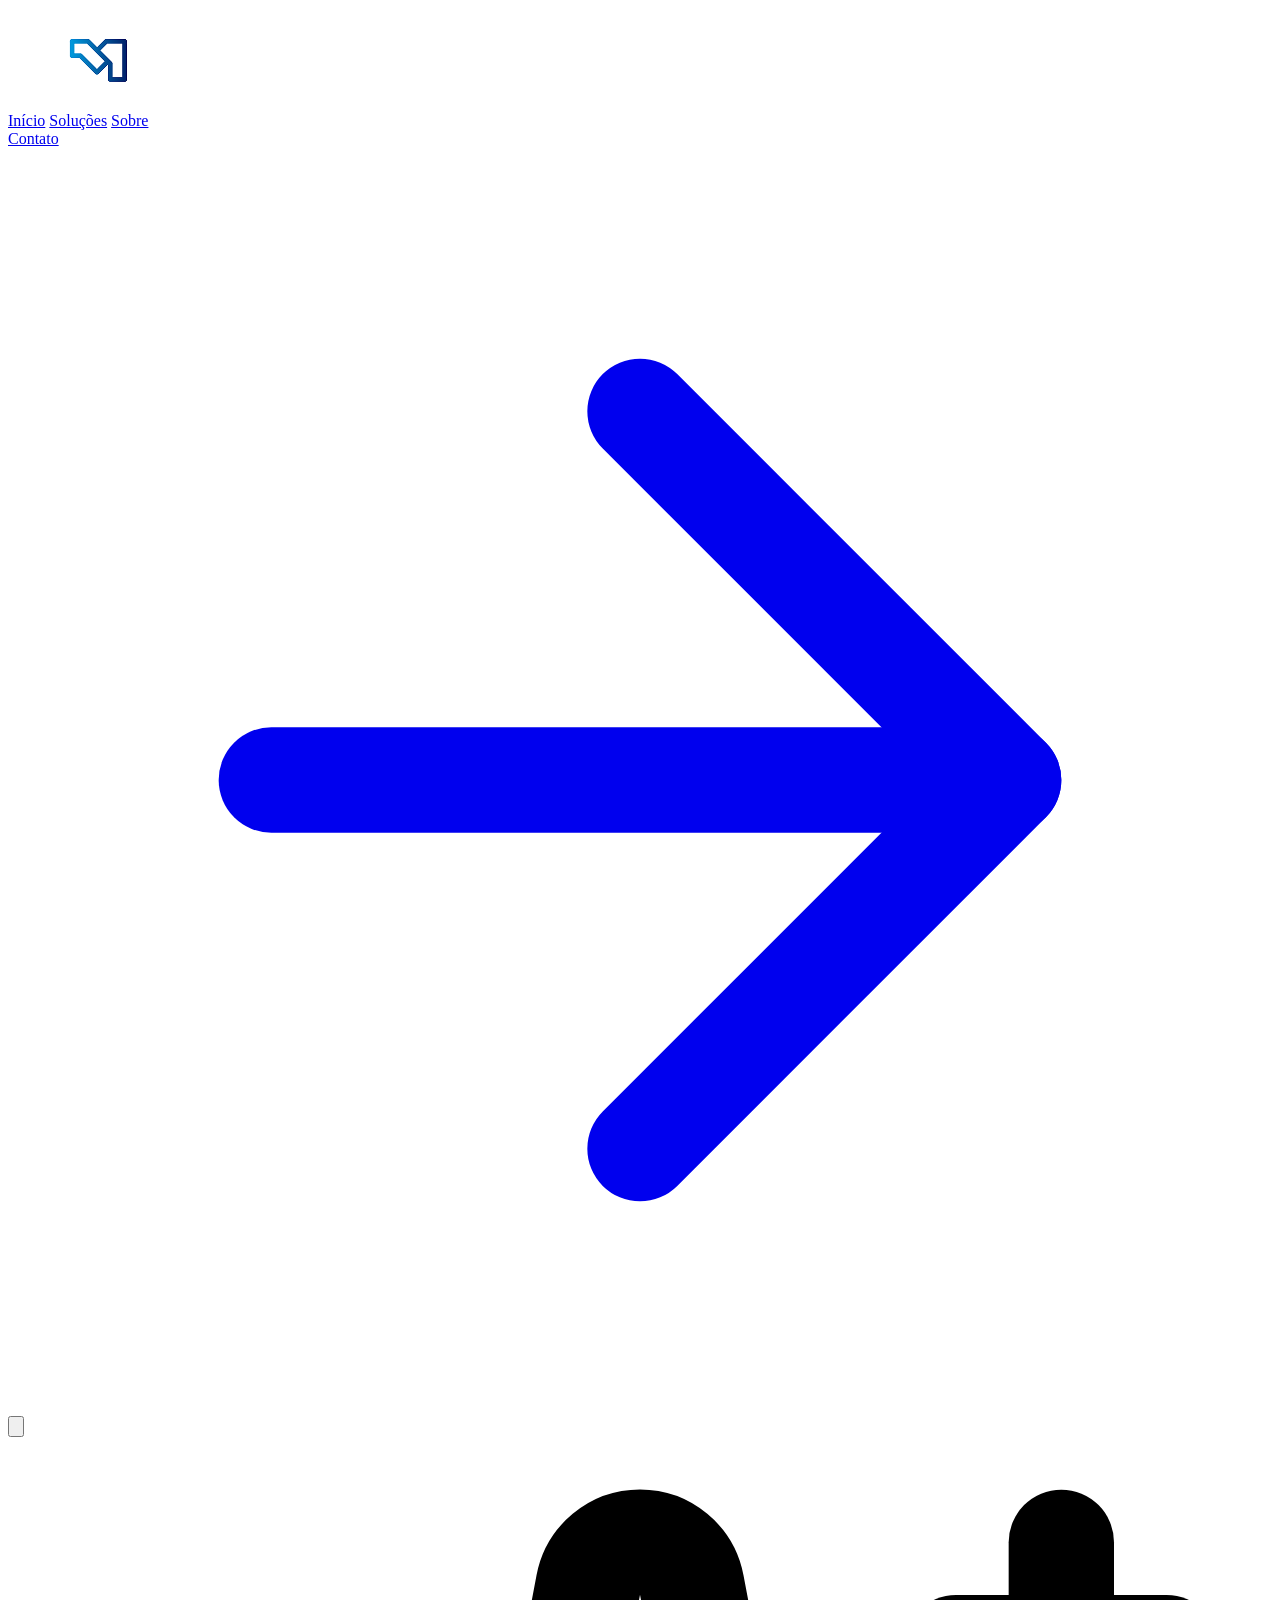
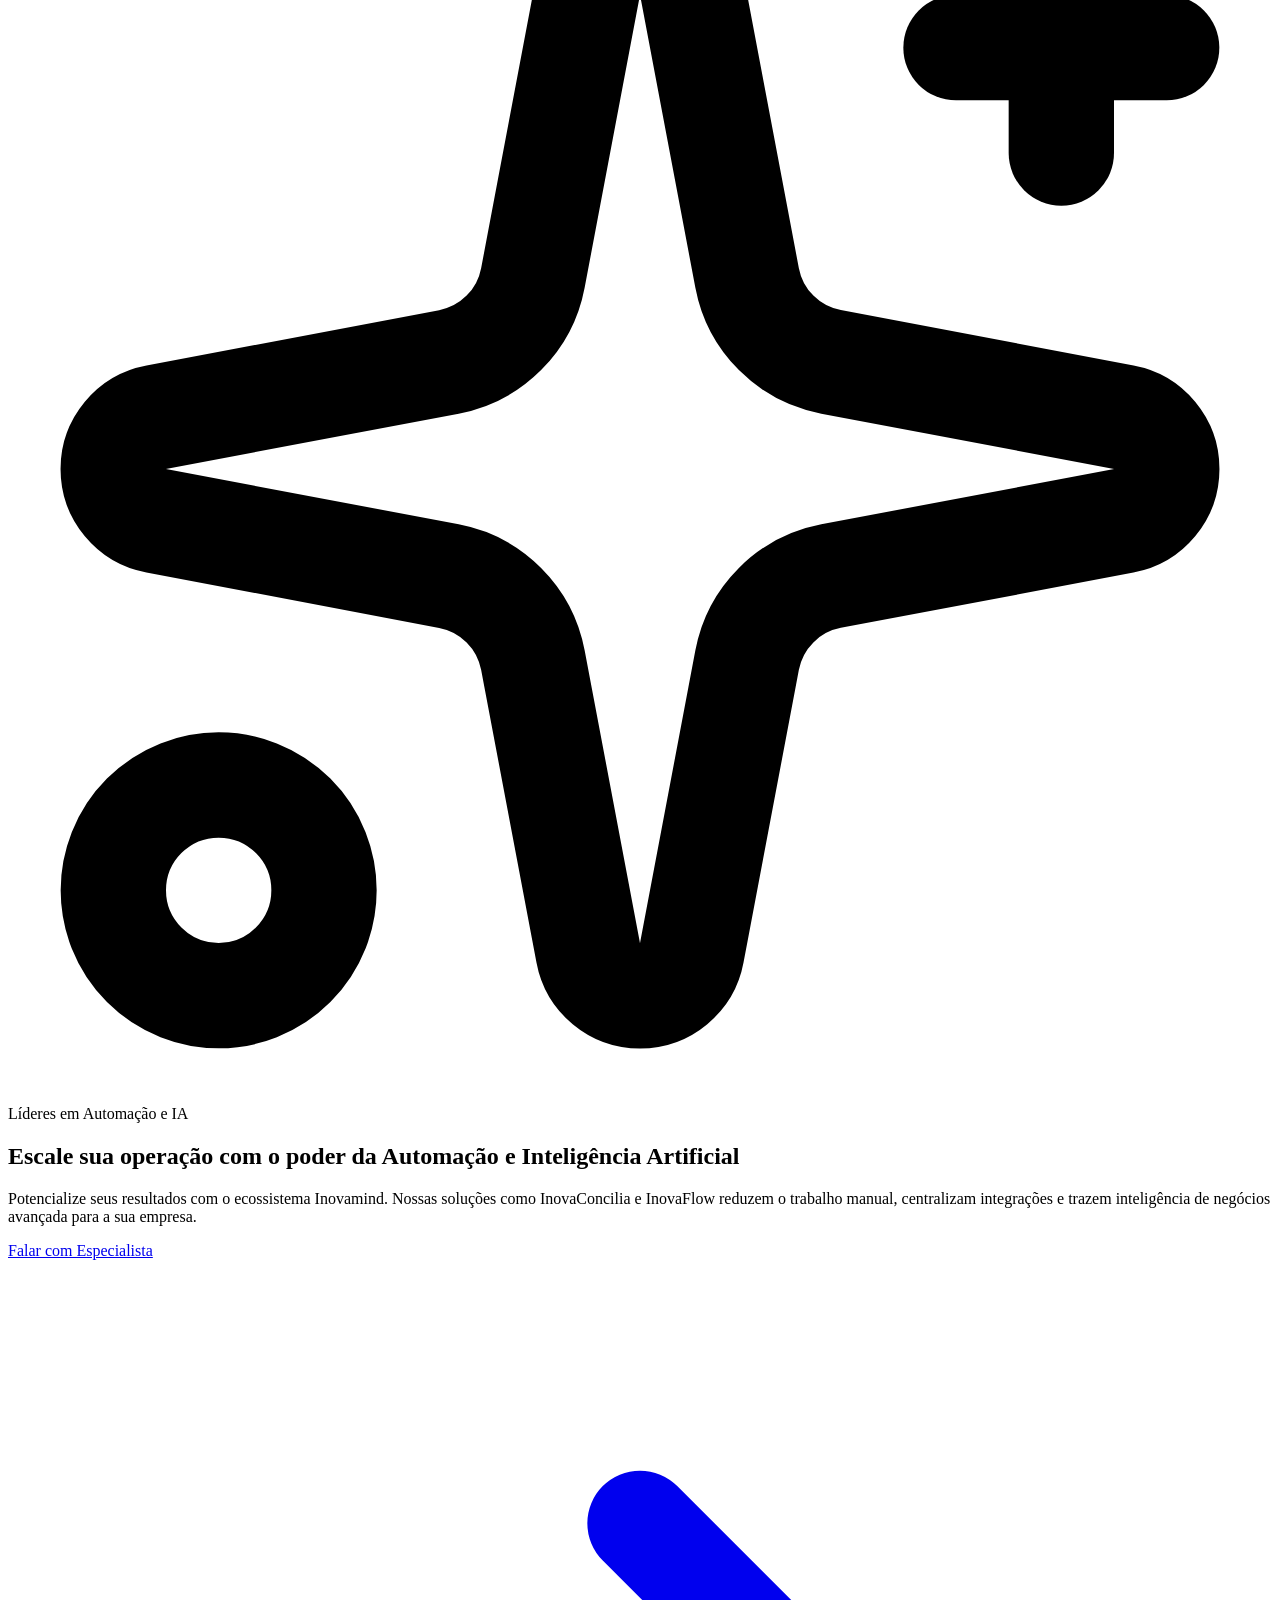
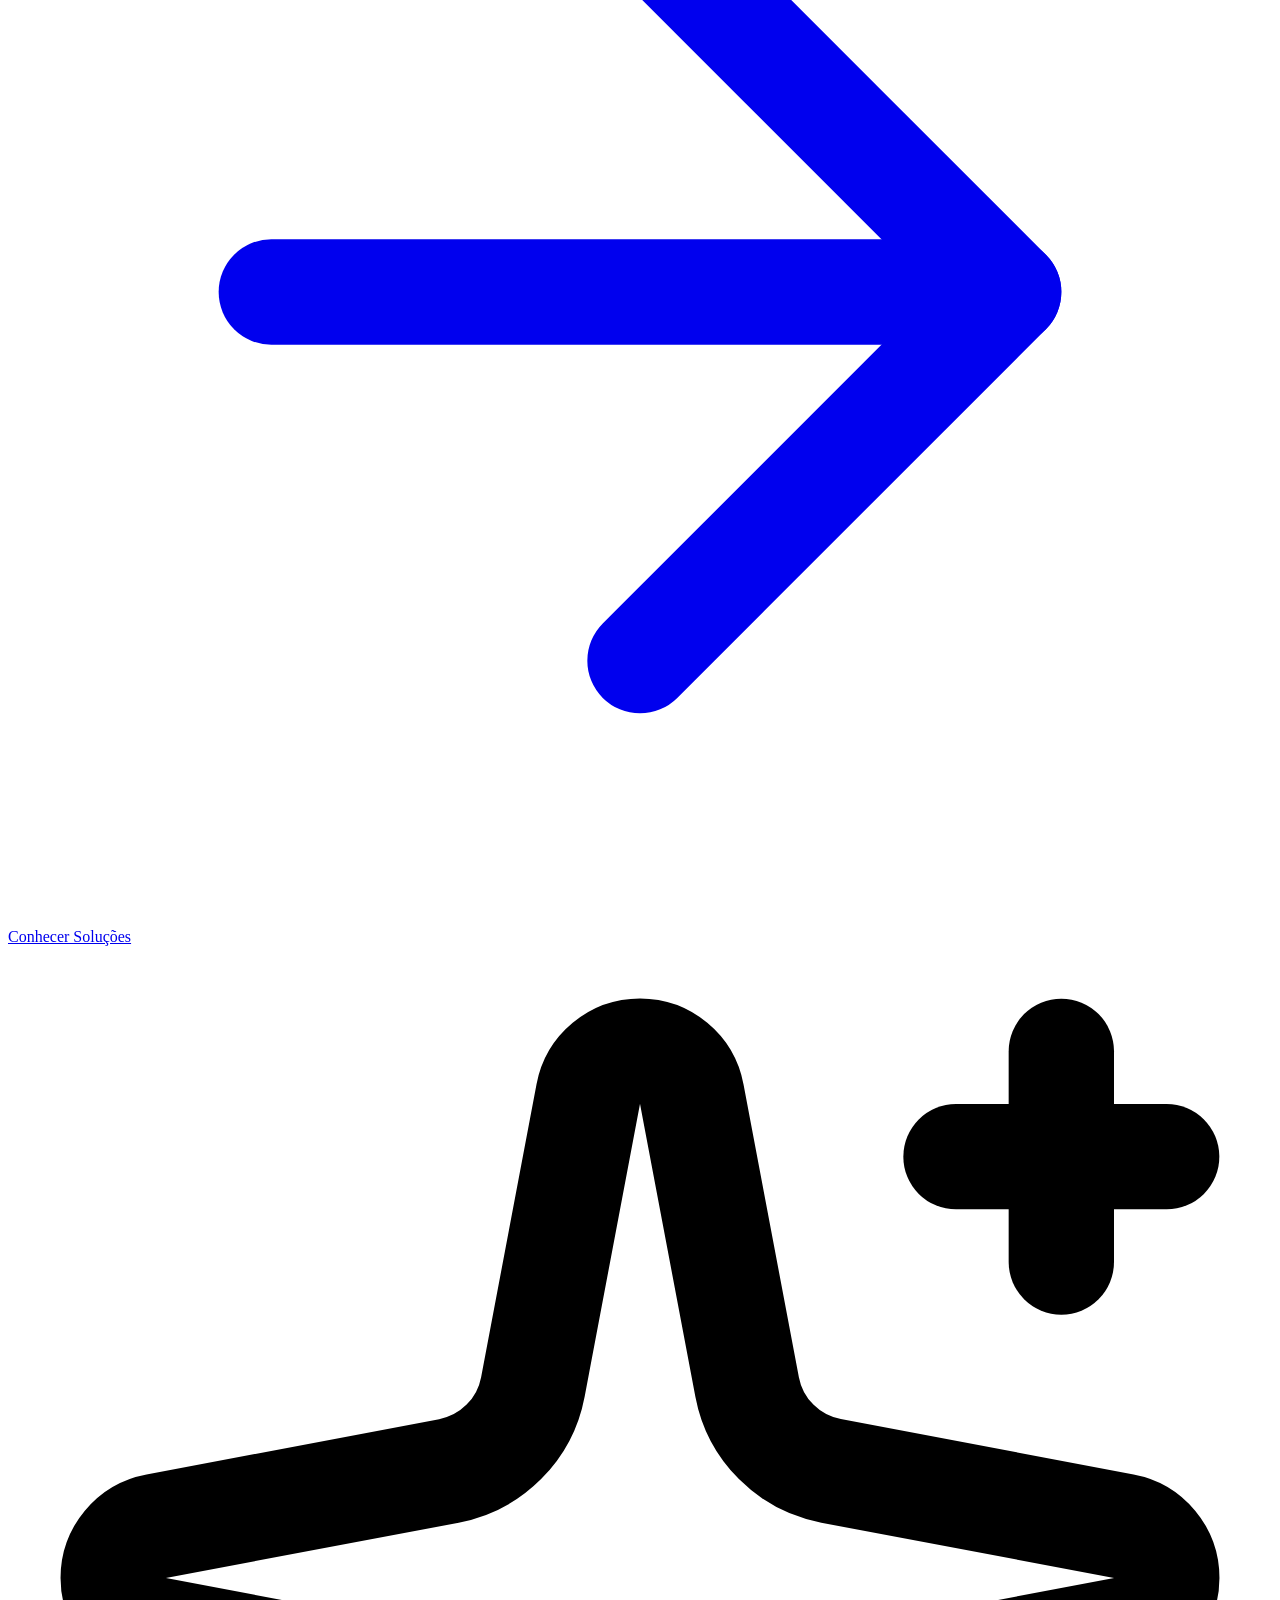
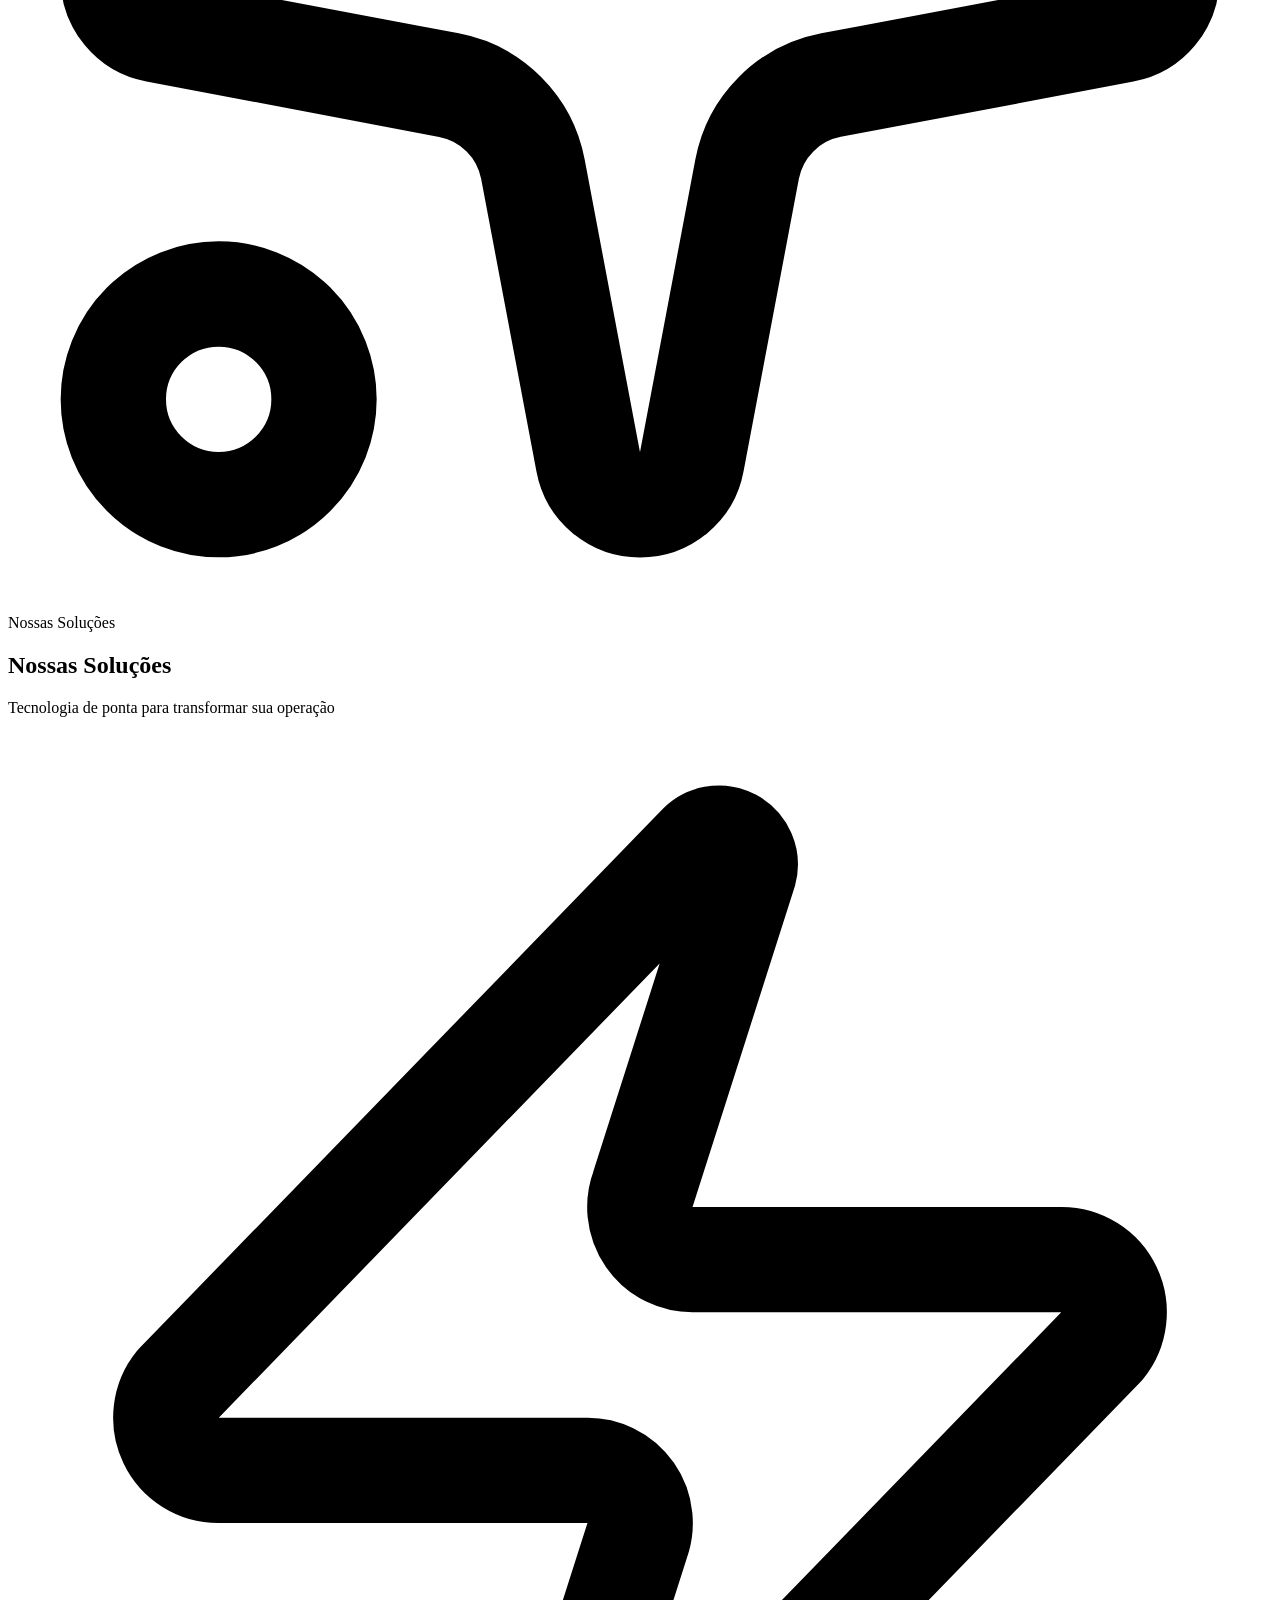
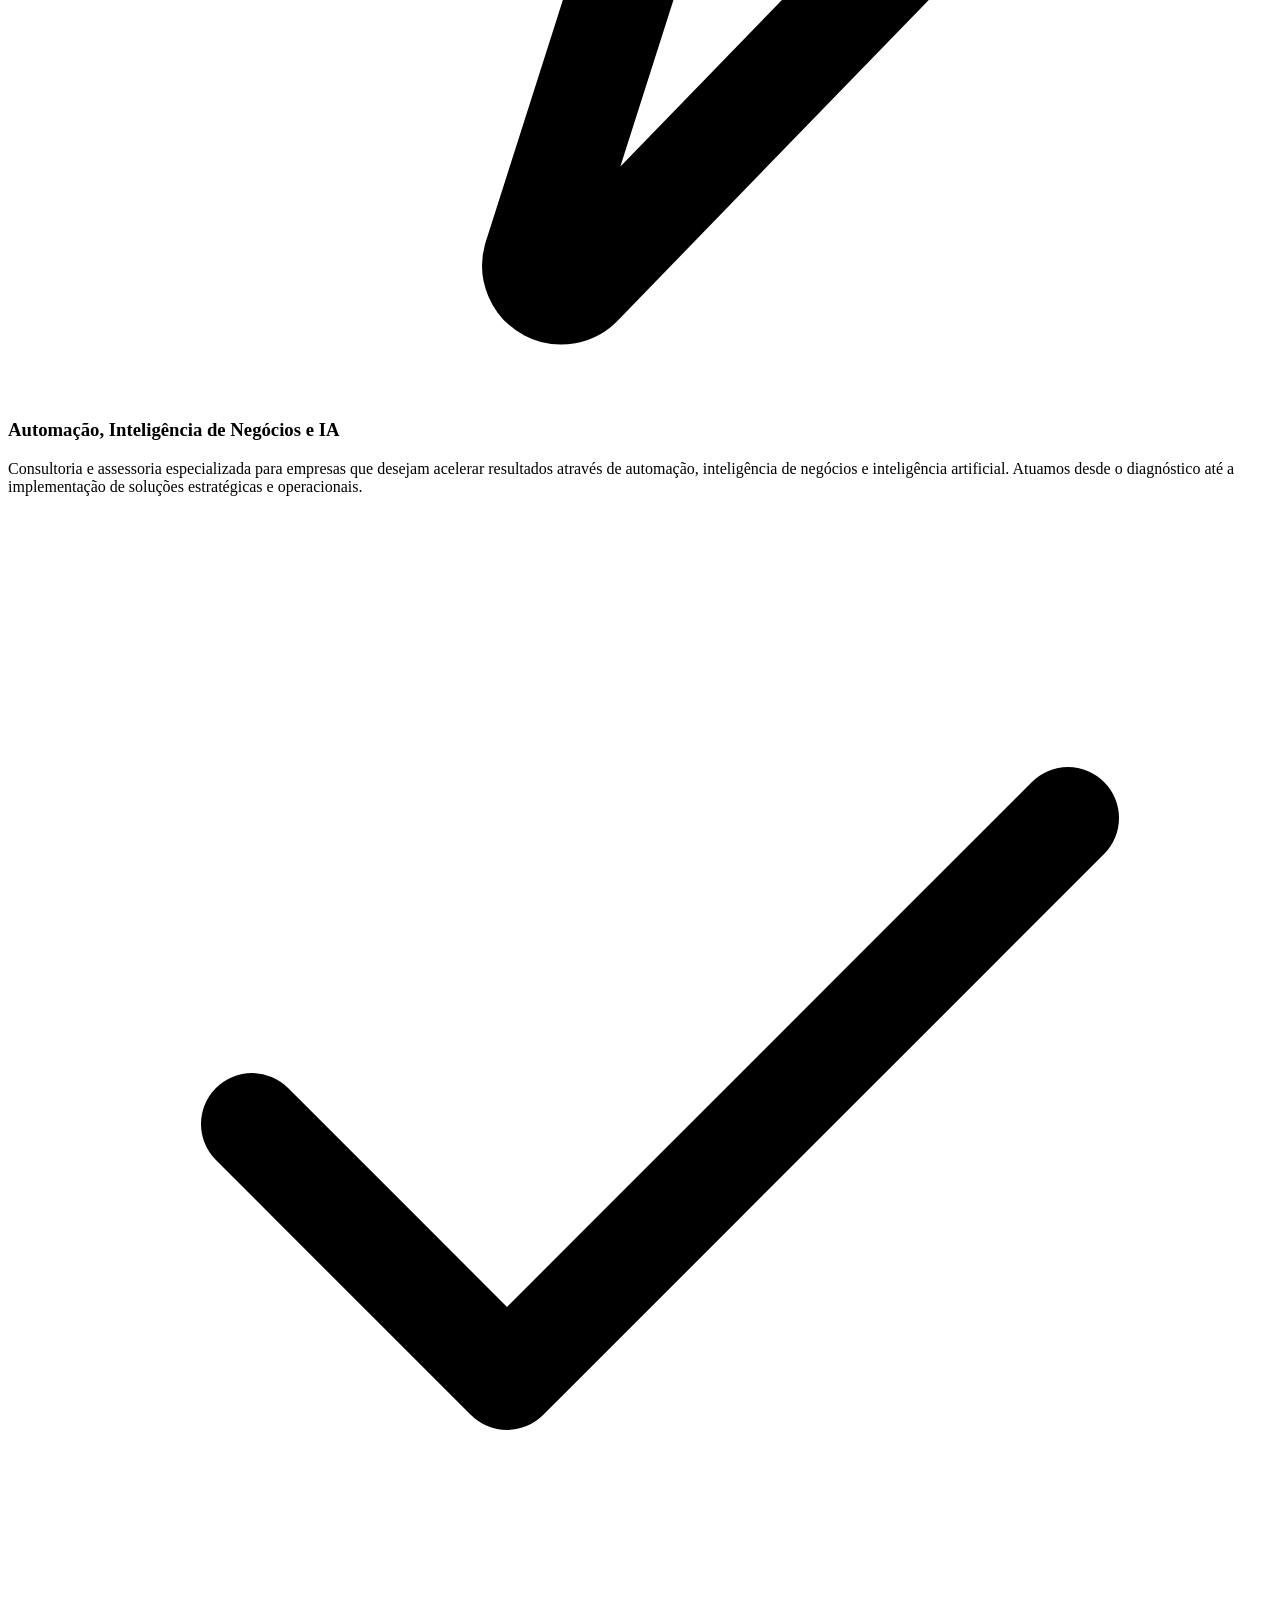
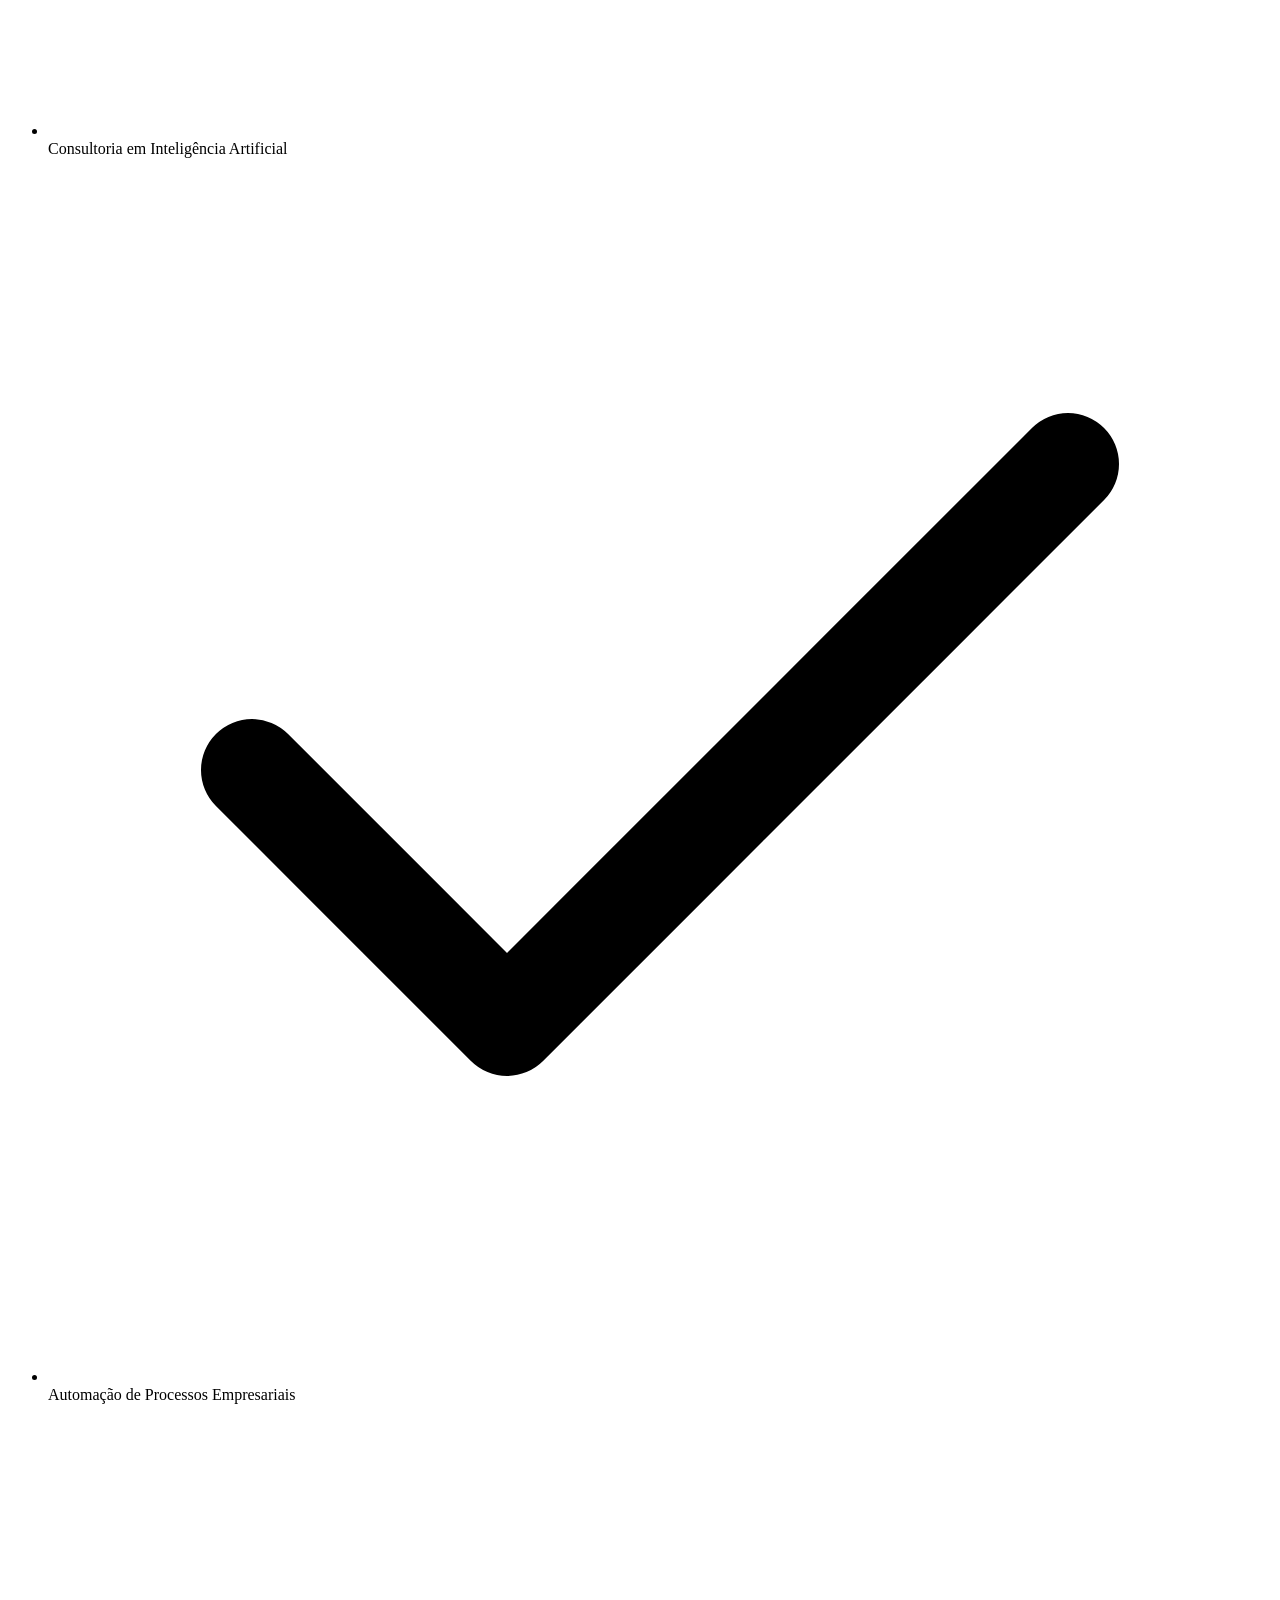
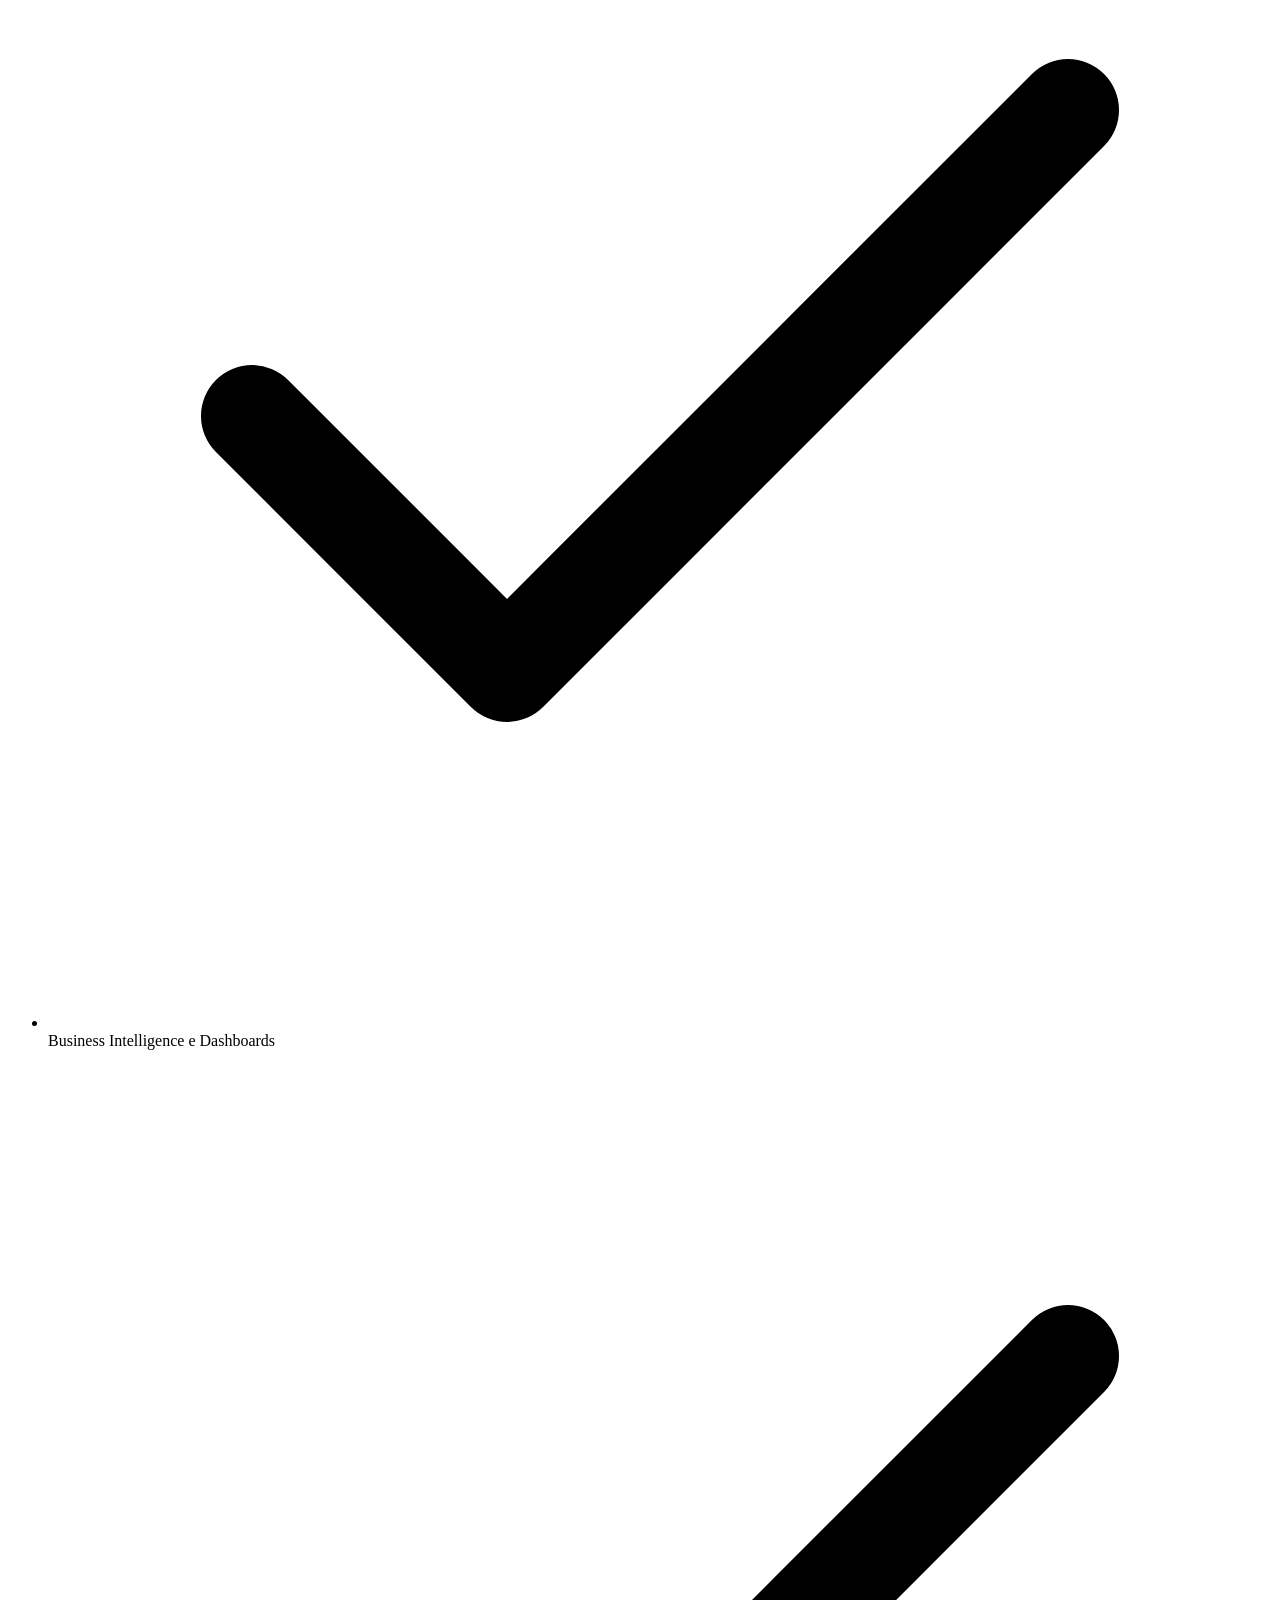
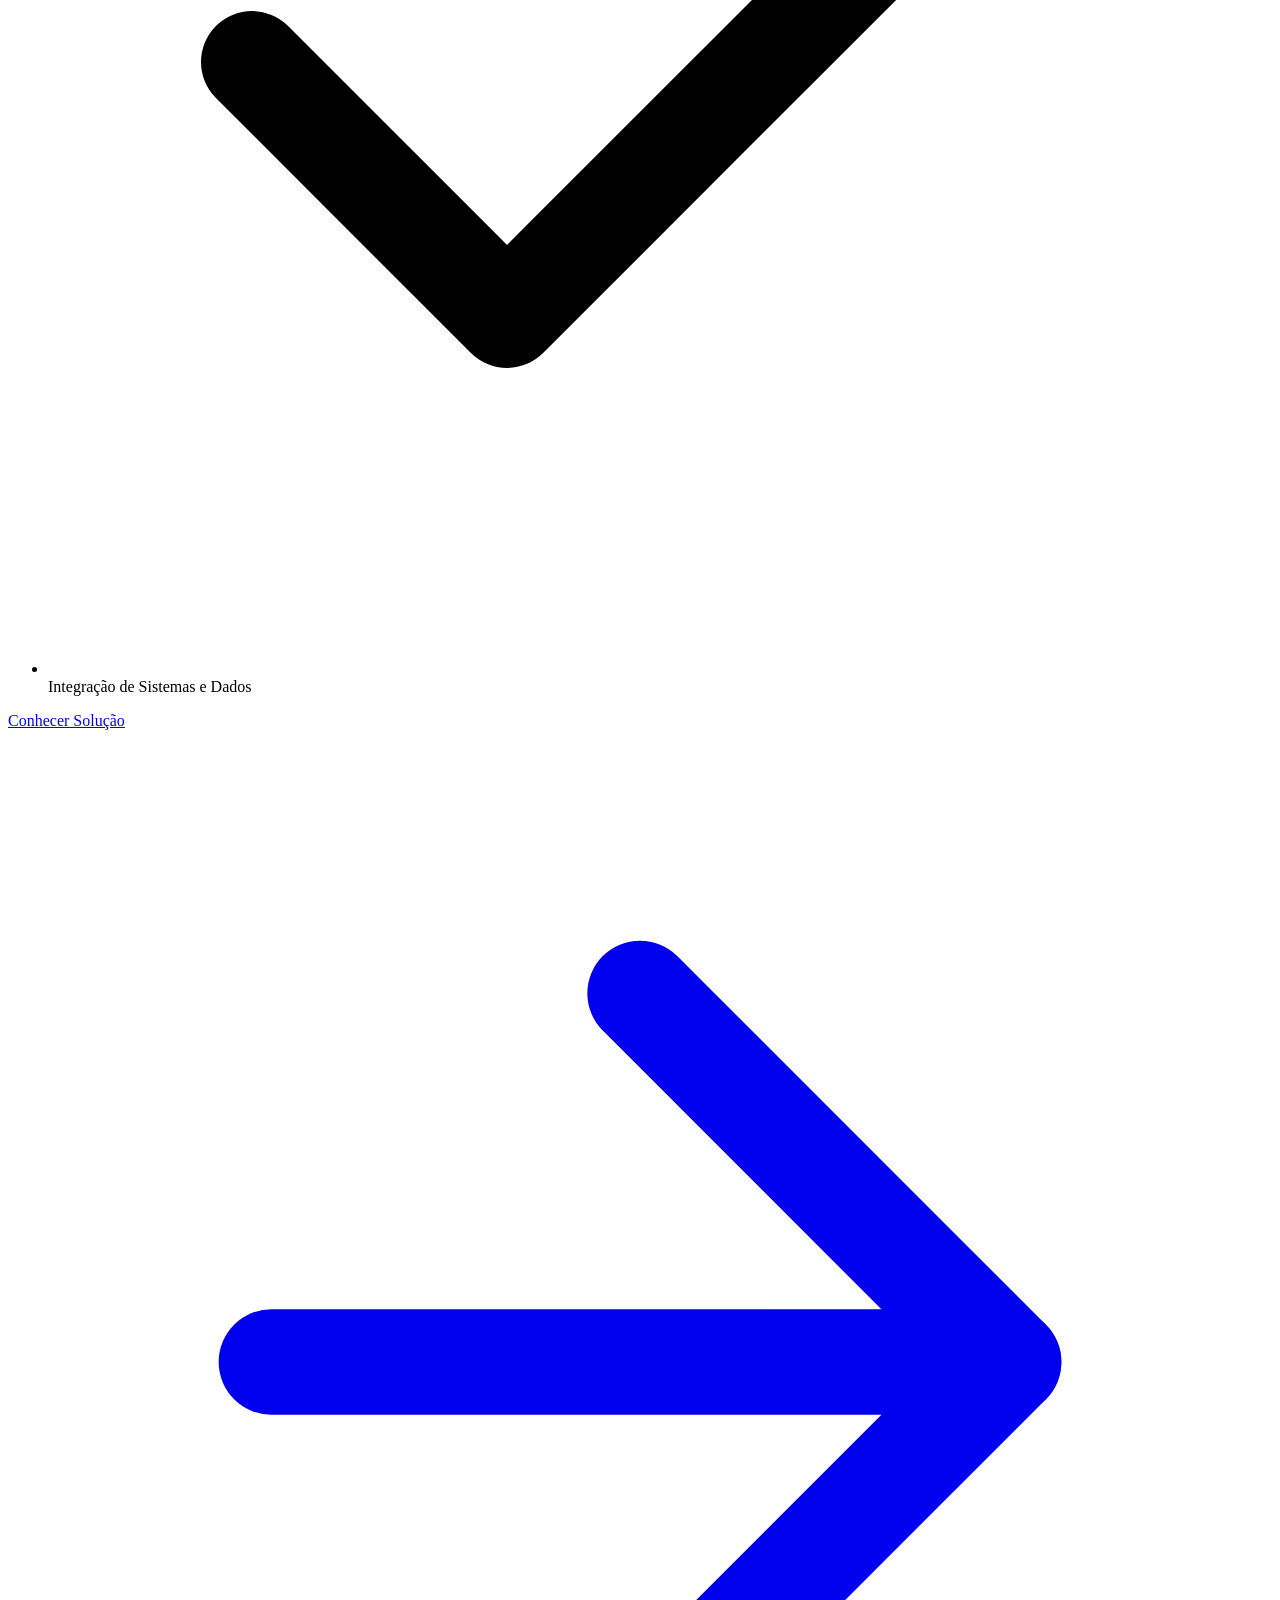
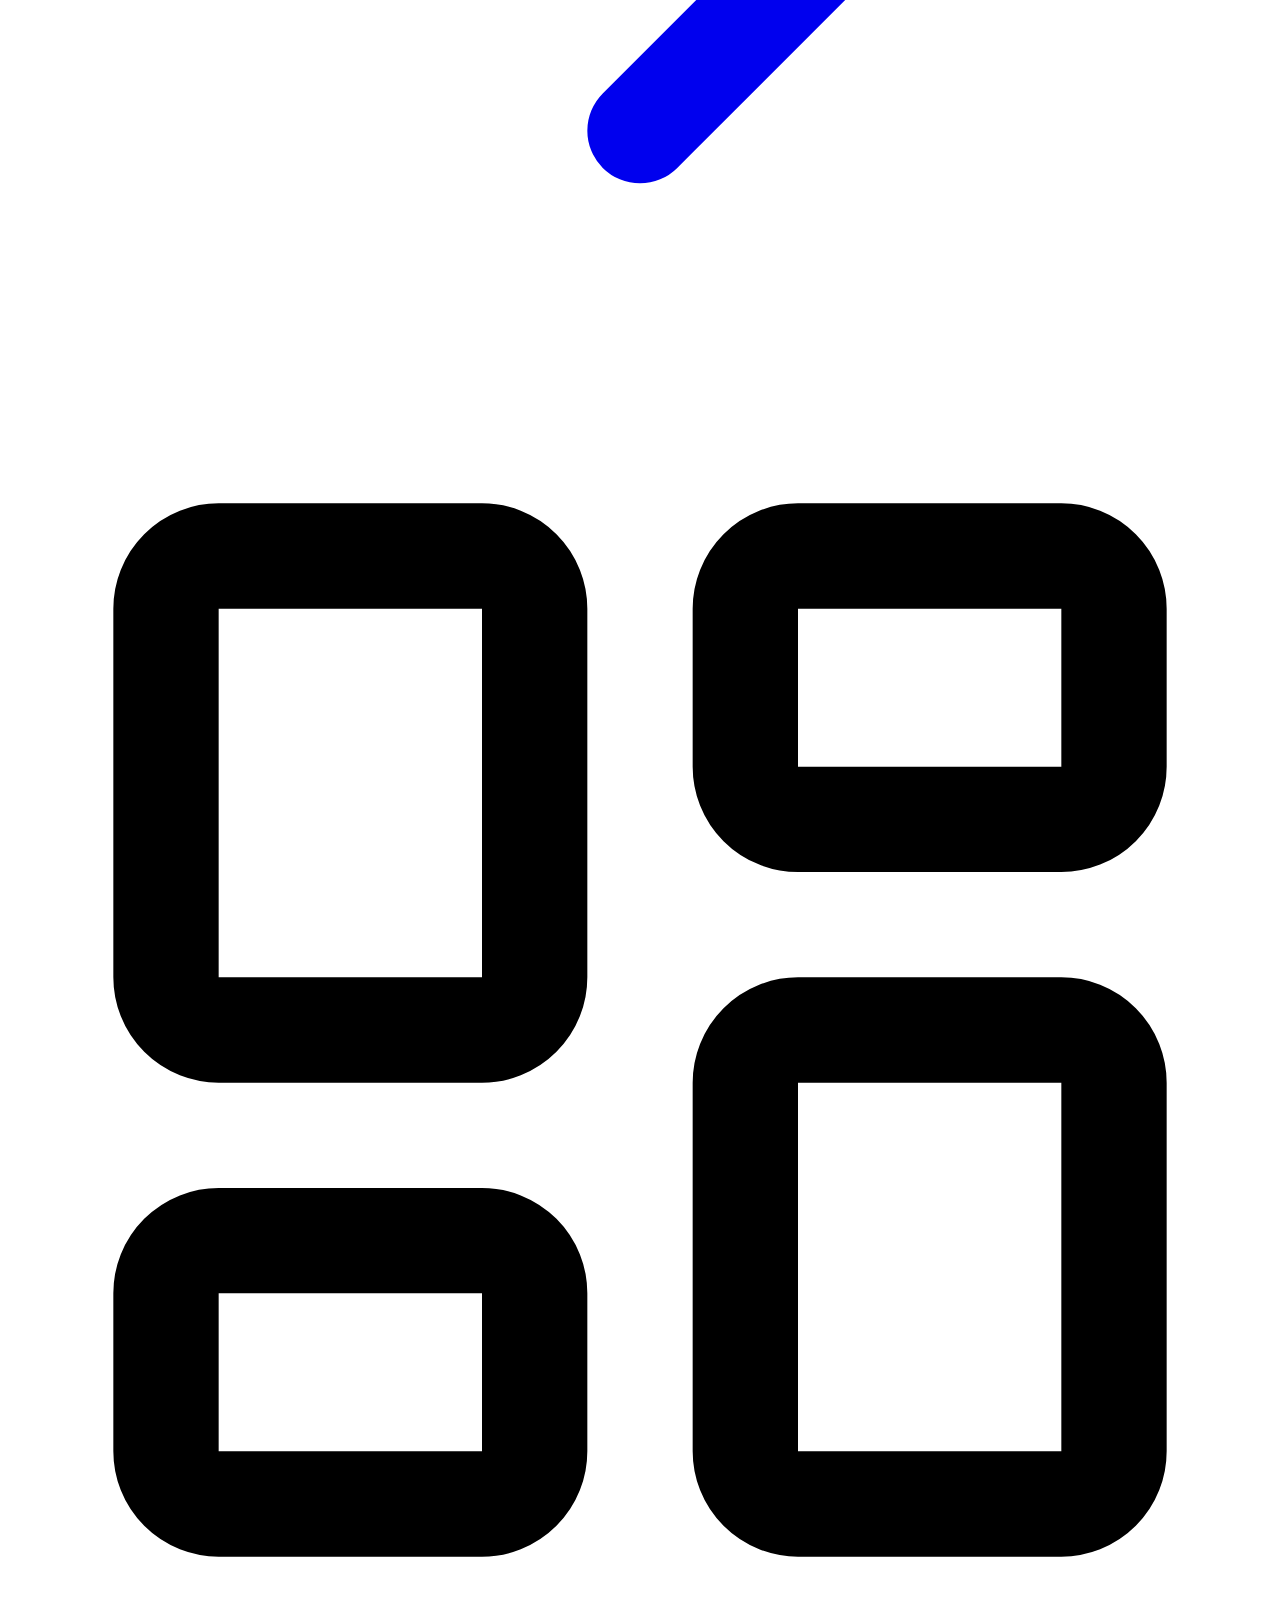
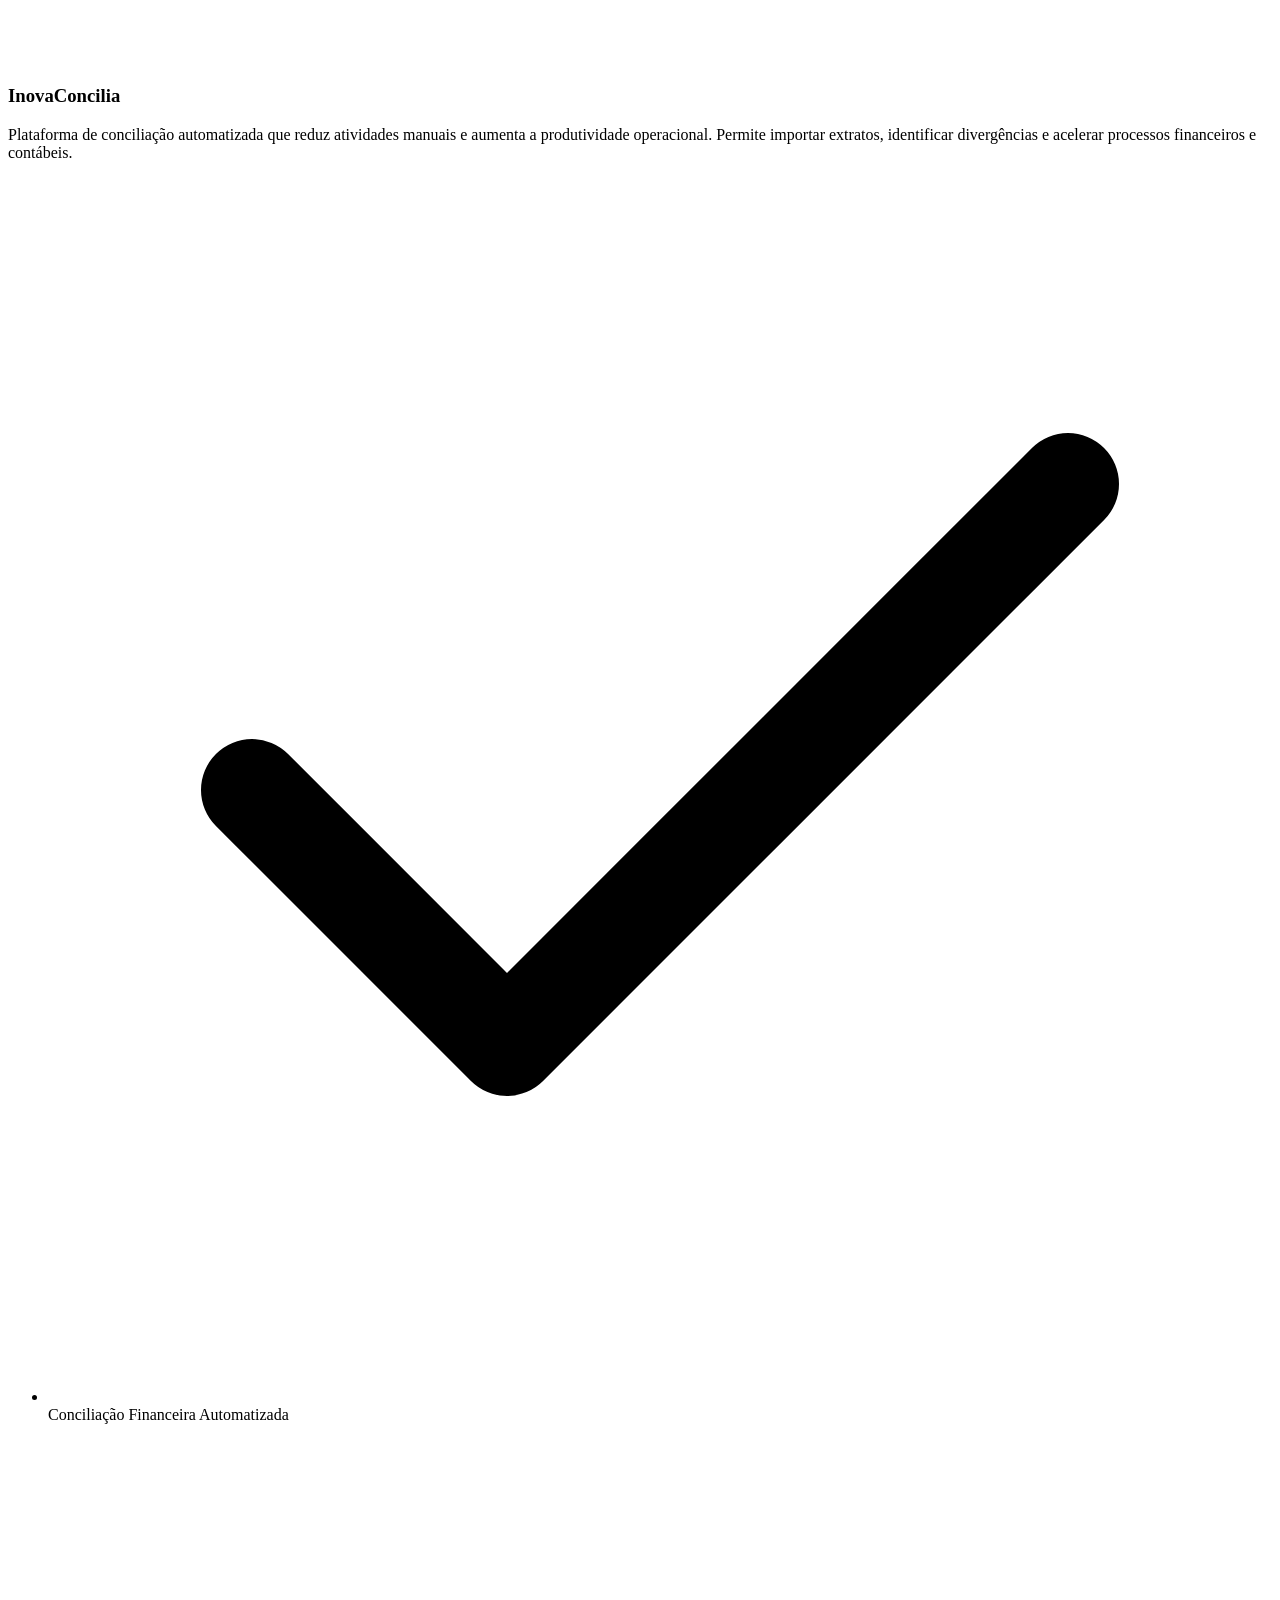
==== index.html @ 42956498 "Atualiza o espelho do conteudo servido por https://www.inovamind.dev/ Captura feita por HTTP publico" ====
<!DOCTYPE html>
<html lang="pt-BR">
<head>
<meta charset="utf-8">
<meta name="viewport" content="width=device-width, initial-scale=1">
<title>Inovamind - IA do seu jeito</title>
<meta name="author" content="Inovamind">
<meta name="description" content="Transforme seu negócio com automação e IA. Funcionários virtuais 24/7, processos otimizados e economia de até 70%. Soluções completas para PMEs.">
<meta name="keywords" content="automação, inteligência artificial, IA, funcionários IA, agentes inteligentes, automação de processos, chatbot, atendimento automatizado">
<meta name="robots" content="index, follow">
<meta name="twitter:card" content="summary_large_image">
<meta name="twitter:title" content="Inovamind - IA do seu jeito">
<meta name="twitter:description" content="Transforme seu negócio com automação e IA. Funcionários virtuais 24/7, processos otimizados e economia de até 70%. Soluções completas para PMEs.">
<meta name="twitter:image" content="https://www.inovamind.dev/og-img.jpg">
<meta name="twitter:image:alt" content="Inovamind - IA do seu jeito">
<meta property="og:title" content="Inovamind - IA do seu jeito">
<meta property="og:description" content="Economize até 70% com automação inteligente. Funcionários IA 24/7, processos otimizados e resultados mensuráveis.">
<meta property="og:type" content="website">
<meta property="og:url" content="https://www.inovamind.dev/">
<meta property="og:site_name" content="Inovamind">
<meta property="og:locale" content="pt_BR">
<meta property="og:image" content="https://www.inovamind.dev/og-img.jpg">
<meta property="og:image:width" content="1200">
<meta property="og:image:height" content="629">
<meta property="og:image:alt" content="Inovamind - IA do seu jeito">
<link rel="canonical" href="https://www.inovamind.dev/">
<link rel="privacy-policy" href="https://www.inovamind.dev/politica-de-privacidade">
<link rel="icon" type="image/x-icon" href="/favicon.ico">
<link rel="manifest" href="/manifest.json">
<link rel="stylesheet" href="/static/css/styles.css?v=6a79eff31aa7">
<script type="application/ld+json">{"@context":"https://schema.org","@graph":[{"@type":"Organization","@id":"https://www.inovamind.dev/#organization","name":"Inovamind","url":"https://www.inovamind.dev/","logo":"https://www.inovamind.dev/og-img.jpg","image":"https://www.inovamind.dev/og-img.jpg","description":"Automação e inteligência artificial para PMEs: funcionários IA 24/7, processos otimizados e economia de até 70%.","inLanguage":"pt-BR","founder":{"@type":"Person","name":"Thales Fernandes","url":"https://thalesfernandes.dev/"},"sameAs":["https://www.instagram.com/inovamind.dev","https://www.linkedin.com/company/inovamind-dev","https://thalesfernandes.dev/","https://victorgabriel.dev/"],"contactPoint":[{"@type":"ContactPoint","contactType":"customer support","email":"contato@inovamind.dev","availableLanguage":["pt-BR","en"]},{"@type":"ContactPoint","contactType":"sales","email":"contato@inovamind.dev","availableLanguage":["pt-BR","en"]}]},{"@type":"WebSite","@id":"https://www.inovamind.dev/#website","name":"Inovamind - IA do seu jeito","url":"https://www.inovamind.dev/","description":"Transforme seu negócio com automação e IA. Funcionários virtuais 24/7, processos otimizados e economia de até 70%. Soluções completas para PMEs.","inLanguage":"pt-BR","publisher":{"@id":"https://www.inovamind.dev/#organization"}}]}</script>
</head>
<body>
<div id="three-hero-container" aria-hidden="true"></div>

<header class="nav" id="nav">
  <div class="container nav-inner">
    <a class="brand" href="#home" aria-label="Inovamind, início">
      <img src="/static/img/logo-inovamind.png" alt="Inovamind" class="brand-logo">
    </a>
    <nav class="nav-links">
      
      <a href="#home">Início</a>
      
      <a href="#services">Soluções</a>
      
      <a href="#about">Sobre</a>
      
    </nav>
    <div class="nav-actions">
      <a href="#contact" class="btn btn-primary btn-sm">Contato <svg class="ico " viewBox="0 0 24 24" fill="none" stroke="currentColor" stroke-width="2" stroke-linecap="round" stroke-linejoin="round" aria-hidden="true"><path d="M5 12h14"/><path d="m12 5 7 7-7 7"/></svg></a>
      <button type="button" class="nav-hamburger" id="nav-hamburger" aria-label="Menu" aria-expanded="false" aria-controls="nav-mobile">
        <svg class="ico ico-menu" viewBox="0 0 24 24" fill="none" stroke="currentColor" stroke-width="2" stroke-linecap="round" stroke-linejoin="round" aria-hidden="true"><line x1="4" x2="20" y1="12" y2="12"/><line x1="4" x2="20" y1="6" y2="6"/><line x1="4" x2="20" y1="18" y2="18"/></svg><svg class="ico ico-close" viewBox="0 0 24 24" fill="none" stroke="currentColor" stroke-width="2" stroke-linecap="round" stroke-linejoin="round" aria-hidden="true"><path d="M18 6 6 18"/><path d="m6 6 12 12"/></svg>
      </button>
    </div>
  </div>
  <nav class="nav-mobile" id="nav-mobile" hidden>
    
    <a href="#home" class="nav-mobile-link">Início</a>
    
    <a href="#services" class="nav-mobile-link">Soluções</a>
    
    <a href="#about" class="nav-mobile-link">Sobre</a>
    
    <a href="#contact" class="btn btn-primary btn-block nav-mobile-link">Contato <svg class="ico " viewBox="0 0 24 24" fill="none" stroke="currentColor" stroke-width="2" stroke-linecap="round" stroke-linejoin="round" aria-hidden="true"><path d="M5 12h14"/><path d="m12 5 7 7-7 7"/></svg></a>
  </nav>
</header>

<main>
  <section class="hero" id="home">
    <div class="container hero-inner">
      <div class="hero-copy reveal">
        <span class="badge"><svg class="ico " viewBox="0 0 24 24" fill="none" stroke="currentColor" stroke-width="2" stroke-linecap="round" stroke-linejoin="round" aria-hidden="true"><path d="M11.017 2.814a1 1 0 0 1 1.966 0l1.051 5.558a2 2 0 0 0 1.594 1.594l5.558 1.051a1 1 0 0 1 0 1.966l-5.558 1.051a2 2 0 0 0-1.594 1.594l-1.051 5.558a1 1 0 0 1-1.966 0l-1.051-5.558a2 2 0 0 0-1.594-1.594l-5.558-1.051a1 1 0 0 1 0-1.966l5.558-1.051a2 2 0 0 0 1.594-1.594z"/><path d="M20 2v4"/><path d="M22 4h-4"/><circle cx="4" cy="20" r="2"/></svg> Líderes em Automação e IA</span>
        <h1>Escale sua operação com o poder da <span class="text-gradient">Automação</span> e <span class="text-gradient-accent">Inteligência Artificial</span></h1>
        <p class="lead">Potencialize seus resultados com o ecossistema Inovamind. Nossas soluções como InovaConcilia e InovaFlow reduzem o trabalho manual, centralizam integrações e trazem inteligência de negócios avançada para a sua empresa.</p>
        <div class="hero-cta">
          <a href="#contact" class="btn btn-primary btn-lg">Falar com Especialista <svg class="ico " viewBox="0 0 24 24" fill="none" stroke="currentColor" stroke-width="2" stroke-linecap="round" stroke-linejoin="round" aria-hidden="true"><path d="M5 12h14"/><path d="m12 5 7 7-7 7"/></svg></a>
          <a href="#services" class="btn btn-outline btn-lg">Conhecer Soluções</a>
        </div>
      </div>
    </div>
  </section>

  <section id="services" class="section">
    <div class="container">
      <div class="section-head reveal">
        <span class="eyebrow"><svg class="ico " viewBox="0 0 24 24" fill="none" stroke="currentColor" stroke-width="2" stroke-linecap="round" stroke-linejoin="round" aria-hidden="true"><path d="M11.017 2.814a1 1 0 0 1 1.966 0l1.051 5.558a2 2 0 0 0 1.594 1.594l5.558 1.051a1 1 0 0 1 0 1.966l-5.558 1.051a2 2 0 0 0-1.594 1.594l-1.051 5.558a1 1 0 0 1-1.966 0l-1.051-5.558a2 2 0 0 0-1.594-1.594l-5.558-1.051a1 1 0 0 1 0-1.966l5.558-1.051a2 2 0 0 0 1.594-1.594z"/><path d="M20 2v4"/><path d="M22 4h-4"/><circle cx="4" cy="20" r="2"/></svg> Nossas Soluções</span>
        <h2>Nossas Soluções</h2>
        <p>Tecnologia de ponta para transformar sua operação</p>
      </div>
      <div class="grid grid-3">
        
        <article class="card-glass card card-lift reveal">
          
          <div class="ico-grad"><svg class="ico " viewBox="0 0 24 24" fill="none" stroke="currentColor" stroke-width="2" stroke-linecap="round" stroke-linejoin="round" aria-hidden="true"><path d="M4 14a1 1 0 0 1-.78-1.63l9.9-10.2a.5.5 0 0 1 .86.46l-1.92 6.02A1 1 0 0 0 13 10h7a1 1 0 0 1 .78 1.63l-9.9 10.2a.5.5 0 0 1-.86-.46l1.92-6.02A1 1 0 0 0 11 14z"/></svg></div>
          <h3>Automação, Inteligência de Negócios e IA</h3>
          <p>Consultoria e assessoria especializada para empresas que desejam acelerar resultados através de automação, inteligência de negócios e inteligência artificial. Atuamos desde o diagnóstico até a implementação de soluções estratégicas e operacionais.</p>
          <ul class="check-list">
            <li><svg class="ico " viewBox="0 0 24 24" fill="none" stroke="currentColor" stroke-width="2" stroke-linecap="round" stroke-linejoin="round" aria-hidden="true"><path d="M20 6 9 17l-5-5"/></svg> Consultoria em Inteligência Artificial</li><li><svg class="ico " viewBox="0 0 24 24" fill="none" stroke="currentColor" stroke-width="2" stroke-linecap="round" stroke-linejoin="round" aria-hidden="true"><path d="M20 6 9 17l-5-5"/></svg> Automação de Processos Empresariais</li><li><svg class="ico " viewBox="0 0 24 24" fill="none" stroke="currentColor" stroke-width="2" stroke-linecap="round" stroke-linejoin="round" aria-hidden="true"><path d="M20 6 9 17l-5-5"/></svg> Business Intelligence e Dashboards</li><li><svg class="ico " viewBox="0 0 24 24" fill="none" stroke="currentColor" stroke-width="2" stroke-linecap="round" stroke-linejoin="round" aria-hidden="true"><path d="M20 6 9 17l-5-5"/></svg> Integração de Sistemas e Dados</li>
          </ul>
          <a href="/descoberta-estrategica" class="btn btn-ghost btn-block">Conhecer Solução <svg class="ico " viewBox="0 0 24 24" fill="none" stroke="currentColor" stroke-width="2" stroke-linecap="round" stroke-linejoin="round" aria-hidden="true"><path d="M5 12h14"/><path d="m12 5 7 7-7 7"/></svg></a>
        </article>
        
        <article class="card-glass card card-lift reveal">
          
          <div class="ico-grad"><svg class="ico " viewBox="0 0 24 24" fill="none" stroke="currentColor" stroke-width="2" stroke-linecap="round" stroke-linejoin="round" aria-hidden="true"><rect width="7" height="9" x="3" y="3" rx="1"/><rect width="7" height="5" x="14" y="3" rx="1"/><rect width="7" height="9" x="14" y="12" rx="1"/><rect width="7" height="5" x="3" y="16" rx="1"/></svg></div>
          <h3>InovaConcilia</h3>
          <p>Plataforma de conciliação automatizada que reduz atividades manuais e aumenta a produtividade operacional. Permite importar extratos, identificar divergências e acelerar processos financeiros e contábeis.</p>
          <ul class="check-list">
            <li><svg class="ico " viewBox="0 0 24 24" fill="none" stroke="currentColor" stroke-width="2" stroke-linecap="round" stroke-linejoin="round" aria-hidden="true"><path d="M20 6 9 17l-5-5"/></svg> Conciliação Financeira Automatizada</li><li><svg class="ico " viewBox="0 0 24 24" fill="none" stroke="currentColor" stroke-width="2" stroke-linecap="round" stroke-linejoin="round" aria-hidden="true"><path d="M20 6 9 17l-5-5"/></svg> Importação de Extratos e Planilhas</li><li><svg class="ico " viewBox="0 0 24 24" fill="none" stroke="currentColor" stroke-width="2" stroke-linecap="round" stroke-linejoin="round" aria-hidden="true"><path d="M20 6 9 17l-5-5"/></svg> Redução de Trabalho Manual</li><li><svg class="ico " viewBox="0 0 24 24" fill="none" stroke="currentColor" stroke-width="2" stroke-linecap="round" stroke-linejoin="round" aria-hidden="true"><path d="M20 6 9 17l-5-5"/></svg> Mais Velocidade e Precisão</li>
          </ul>
          <a href="https://concilia.inovamind.dev" class="btn btn-ghost btn-block" target="_blank" rel="noopener">Conhecer Produto <svg class="ico " viewBox="0 0 24 24" fill="none" stroke="currentColor" stroke-width="2" stroke-linecap="round" stroke-linejoin="round" aria-hidden="true"><path d="M5 12h14"/><path d="m12 5 7 7-7 7"/></svg></a>
        </article>
        
        <article class="card-glass card card-lift reveal card-featured">
          <span class="card-flag">Destaque</span>
          <div class="ico-grad"><svg class="ico " viewBox="0 0 24 24" fill="none" stroke="currentColor" stroke-width="2" stroke-linecap="round" stroke-linejoin="round" aria-hidden="true"><ellipse cx="12" cy="5" rx="9" ry="3"/><path d="M3 5V19A9 3 0 0 0 21 19V5"/><path d="M3 12A9 3 0 0 0 21 12"/></svg></div>
          <h3>InovaFlow</h3>
          <p>Plataforma centralizadora de integrações, canais de atendimento e agentes de inteligência artificial. Permite configurar fluxos, automações e múltiplos agentes em um único ambiente operacional.</p>
          <ul class="check-list">
            <li><svg class="ico " viewBox="0 0 24 24" fill="none" stroke="currentColor" stroke-width="2" stroke-linecap="round" stroke-linejoin="round" aria-hidden="true"><path d="M20 6 9 17l-5-5"/></svg> Gestão Multicanal</li><li><svg class="ico " viewBox="0 0 24 24" fill="none" stroke="currentColor" stroke-width="2" stroke-linecap="round" stroke-linejoin="round" aria-hidden="true"><path d="M20 6 9 17l-5-5"/></svg> Integrações Inteligentes</li><li><svg class="ico " viewBox="0 0 24 24" fill="none" stroke="currentColor" stroke-width="2" stroke-linecap="round" stroke-linejoin="round" aria-hidden="true"><path d="M20 6 9 17l-5-5"/></svg> Agentes de IA Configuráveis</li><li><svg class="ico " viewBox="0 0 24 24" fill="none" stroke="currentColor" stroke-width="2" stroke-linecap="round" stroke-linejoin="round" aria-hidden="true"><path d="M20 6 9 17l-5-5"/></svg> Fluxos Automatizados</li>
          </ul>
          <a href="https://flow.inovamind.dev/" class="btn btn-ghost btn-block" target="_blank" rel="noopener">Conhecer Plataforma <svg class="ico " viewBox="0 0 24 24" fill="none" stroke="currentColor" stroke-width="2" stroke-linecap="round" stroke-linejoin="round" aria-hidden="true"><path d="M5 12h14"/><path d="m12 5 7 7-7 7"/></svg></a>
        </article>
        
      </div>
    </div>
  </section>

  <section id="about" class="section section-alt">
    <div class="container">
      <div class="section-head reveal">
        <span class="eyebrow"><svg class="ico " viewBox="0 0 24 24" fill="none" stroke="currentColor" stroke-width="2" stroke-linecap="round" stroke-linejoin="round" aria-hidden="true"><path d="M11.017 2.814a1 1 0 0 1 1.966 0l1.051 5.558a2 2 0 0 0 1.594 1.594l5.558 1.051a1 1 0 0 1 0 1.966l-5.558 1.051a2 2 0 0 0-1.594 1.594l-1.051 5.558a1 1 0 0 1-1.966 0l-1.051-5.558a2 2 0 0 0-1.594-1.594l-5.558-1.051a1 1 0 0 1 0-1.966l5.558-1.051a2 2 0 0 0 1.594-1.594z"/><path d="M20 2v4"/><path d="M22 4h-4"/><circle cx="4" cy="20" r="2"/></svg> Sobre</span>
        <h2>Transformando Dados em <span class="text-gradient">Resultados</span></h2>
      </div>
      <div class="about-split">
        <div class="about-media reveal">
          <img src="/static/img/ai-automation.jpeg" alt="Automação com Inteligência Artificial" loading="lazy">
        </div>
        <div class="about-copy reveal">
          <h3>Nossa Paixão é Inovar</h3>
          <p>Na Inovamind, somos movidos pelo desafio de decifrar complexidades. Utilizamos tecnologia de ponta, não como um fim, mas como a ferramenta para criar soluções de negócios que são ao mesmo tempo poderosas e intuitivas.</p><p>Nossa equipe une expertise em engenharia de dados, BI e IA para construir uma ponte entre o potencial dos seus dados e o crescimento do seu negócio.</p>
        </div>
      </div>
      <div class="grid grid-3 about-pillars">
        
        <article class="card-glass card reveal">
          <div class="ico-plain lg"><svg class="ico " viewBox="0 0 24 24" fill="none" stroke="currentColor" stroke-width="2" stroke-linecap="round" stroke-linejoin="round" aria-hidden="true"><path d="M12 15v5s3.03-.55 4-2c1.08-1.62 0-5 0-5"/><path d="M4.5 16.5c-1.5 1.26-2 5-2 5s3.74-.5 5-2c.71-.84.7-2.13-.09-2.91a2.18 2.18 0 0 0-2.91-.09"/><path d="M9 12a22 22 0 0 1 2-3.95A12.88 12.88 0 0 1 22 2c0 2.72-.78 7.5-6 11a22.4 22.4 0 0 1-4 2z"/><path d="M9 12H4s.55-3.03 2-4c1.62-1.08 5 .05 5 .05"/></svg></div>
          <h3>Missão</h3>
          <p>Empoderar empresas com soluções inteligentes em dados, oferecendo estratégias em BI, engenharia de dados e inteligência artificial que impulsionem decisões assertivas, automação e performance.</p>
          
        </article>
        
        <article class="card-glass card reveal">
          <div class="ico-plain lg"><svg class="ico " viewBox="0 0 24 24" fill="none" stroke="currentColor" stroke-width="2" stroke-linecap="round" stroke-linejoin="round" aria-hidden="true"><path d="M2.062 12.348a1 1 0 0 1 0-.696 10.75 10.75 0 0 1 19.876 0 1 1 0 0 1 0 .696 10.75 10.75 0 0 1-19.876 0"/><circle cx="12" cy="12" r="3"/></svg></div>
          <h3>Visão</h3>
          <p>Ser referência em inteligência de negócios no Brasil, transformando dados complexos em informações acessíveis e estratégicas para empresas de todos os portes.</p>
          
        </article>
        
        <article class="card-glass card reveal">
          <div class="ico-plain lg"><svg class="ico " viewBox="0 0 24 24" fill="none" stroke="currentColor" stroke-width="2" stroke-linecap="round" stroke-linejoin="round" aria-hidden="true"><path d="M6 3h12l4 6-10 13L2 9Z"/><path d="M11 3 8 9l4 13 4-13-3-6"/><path d="M2 9h20"/></svg></div>
          <h3>Valores</h3>
          
          
          <ul class="check-list">
            <li><svg class="ico " viewBox="0 0 24 24" fill="none" stroke="currentColor" stroke-width="2" stroke-linecap="round" stroke-linejoin="round" aria-hidden="true"><path d="M20 6 9 17l-5-5"/></svg> Inovação contínua</li><li><svg class="ico " viewBox="0 0 24 24" fill="none" stroke="currentColor" stroke-width="2" stroke-linecap="round" stroke-linejoin="round" aria-hidden="true"><path d="M20 6 9 17l-5-5"/></svg> Precisão e clareza</li><li><svg class="ico " viewBox="0 0 24 24" fill="none" stroke="currentColor" stroke-width="2" stroke-linecap="round" stroke-linejoin="round" aria-hidden="true"><path d="M20 6 9 17l-5-5"/></svg> Compromisso com resultados</li><li><svg class="ico " viewBox="0 0 24 24" fill="none" stroke="currentColor" stroke-width="2" stroke-linecap="round" stroke-linejoin="round" aria-hidden="true"><path d="M20 6 9 17l-5-5"/></svg> Ética e transparência</li>
          </ul>
          
        </article>
        
      </div>
    </div>
  </section>

  <section id="contact" class="section">
    <div class="container">
      <div class="section-head reveal">
        <span class="eyebrow"><svg class="ico " viewBox="0 0 24 24" fill="none" stroke="currentColor" stroke-width="2" stroke-linecap="round" stroke-linejoin="round" aria-hidden="true"><path d="M11.017 2.814a1 1 0 0 1 1.966 0l1.051 5.558a2 2 0 0 0 1.594 1.594l5.558 1.051a1 1 0 0 1 0 1.966l-5.558 1.051a2 2 0 0 0-1.594 1.594l-1.051 5.558a1 1 0 0 1-1.966 0l-1.051-5.558a2 2 0 0 0-1.594-1.594l-5.558-1.051a1 1 0 0 1 0-1.966l5.558-1.051a2 2 0 0 0 1.594-1.594z"/><path d="M20 2v4"/><path d="M22 4h-4"/><circle cx="4" cy="20" r="2"/></svg> Contato</span>
        <h2>Fale <span class="text-gradient">Conosco</span></h2>
        <p>Nossa equipe está pronta para entender suas necessidades e criar a solução perfeita para seu negócio.</p>
      </div>
      <div class="card-glass contact-card reveal">
        <form method="post" id="lead-form" class="lead-form" novalidate>
          <label class="col-2"><span>Nome *</span><input name="nome" type="text" required maxlength="200" autocomplete="name" placeholder="Digite seu nome"></label>
          <label><span>Forma de Contato Preferida *</span>
            <select name="metodo" id="contact-method" class="select">
              <option value="whatsapp">WhatsApp</option><option value="email">E-mail</option><option value="ligacao">Ligação</option>
            </select>
          </label>
          <label><span id="contact-field-label">WhatsApp *</span><input name="contato" id="contact-field" type="text" maxlength="120" placeholder="(XX) XXXXX-XXXX"></label>
          <label class="col-2"><span>Mensagem *</span><textarea name="mensagem" rows="4" required maxlength="2000" placeholder="Descreva sua necessidade ou dúvida."></textarea></label>
          <input class="hp" type="text" name="website" tabindex="-1" autocomplete="off" aria-hidden="true">
          <button type="submit" class="btn btn-primary col-2 btn-block btn-lg"><svg class="ico " viewBox="0 0 24 24" fill="none" stroke="currentColor" stroke-width="2" stroke-linecap="round" stroke-linejoin="round" aria-hidden="true"><path d="M14.536 21.686a.5.5 0 0 0 .937-.024l6.5-19a.496.496 0 0 0-.635-.635l-19 6.5a.5.5 0 0 0-.024.937l7.93 3.18a2 2 0 0 1 1.112 1.11z"/><path d="m21.854 2.147-10.94 10.939"/></svg> Enviar Mensagem</button>
          <p class="form-msg" id="form-msg" role="status" aria-live="polite"></p>
        </form>
      </div>
    </div>
  </section>
</main>

<footer class="footer">
  <div class="container footer-grid">
    <div class="footer-brand">
      <img src="/static/img/logo-inovamind.png" alt="Inovamind" class="footer-logo">
      <p>Transformando negócios através de Automação e Inteligência Artificial</p>
      <div class="footer-net">
        <a href="https://www.linkedin.com/company/inovamind-dev" target="_blank" rel="noopener" aria-label="LinkedIn"><svg viewBox="0 0 24 24" width="22" height="22" fill="currentColor" aria-hidden="true"><path d="M20.447 20.452h-3.554v-5.569c0-1.328-.027-3.037-1.852-3.037-1.853 0-2.136 1.445-2.136 2.939v5.667H9.351V9h3.414v1.561h.046c.477-.9 1.637-1.85 3.37-1.85 3.601 0 4.267 2.37 4.267 5.455v6.286zM5.337 7.433a2.062 2.062 0 0 1-2.063-2.065 2.064 2.064 0 1 1 2.063 2.065zm1.782 13.019H3.555V9h3.564v11.452zM22.225 0H1.771C.792 0 0 .774 0 1.729v20.542C0 23.227.792 24 1.771 24h20.451C23.2 24 24 23.227 24 22.271V1.729C24 .774 23.2 0 22.222 0h.003z"/></svg></a>
        <a href="https://www.instagram.com/inovamind.dev" target="_blank" rel="noopener" aria-label="Instagram"><svg viewBox="0 0 24 24" width="22" height="22" fill="currentColor" aria-hidden="true"><path d="M12 2.163c3.204 0 3.584.012 4.85.07 3.252.148 4.771 1.691 4.919 4.919.058 1.265.069 1.645.069 4.849 0 3.205-.012 3.584-.069 4.849-.149 3.225-1.664 4.771-4.919 4.919-1.266.058-1.644.07-4.85.07-3.204 0-3.584-.012-4.849-.07-3.26-.149-4.771-1.699-4.919-4.92-.058-1.265-.07-1.644-.07-4.849 0-3.204.013-3.583.07-4.849.149-3.227 1.664-4.771 4.919-4.919 1.266-.057 1.645-.069 4.849-.069zM12 0C8.741 0 8.333.014 7.053.072 2.695.272.273 2.69.073 7.052.014 8.333 0 8.741 0 12c0 3.259.014 3.668.072 4.948.2 4.358 2.618 6.78 6.98 6.98C8.333 23.986 8.741 24 12 24c3.259 0 3.668-.014 4.948-.072 4.354-.2 6.782-2.618 6.979-6.98.059-1.28.073-1.689.073-4.948 0-3.259-.014-3.667-.072-4.947-.196-4.354-2.617-6.78-6.979-6.98C15.668.014 15.259 0 12 0zm0 5.838a6.162 6.162 0 1 0 0 12.324 6.162 6.162 0 0 0 0-12.324zM12 16a4 4 0 1 1 0-8 4 4 0 0 1 0 8zm6.406-11.845a1.44 1.44 0 1 0 0 2.881 1.44 1.44 0 0 0 0-2.881z"/></svg></a>
      </div>
    </div>
    <div>
      <h4>Serviços</h4>
      <ul class="footer-list">
        <li>Automação, Inteligência de Negócios e IA</li><li><a href="https://concilia.inovamind.dev" target="_blank" rel="noopener">InovaConcilia</a></li><li><a href="https://flow.inovamind.dev/" target="_blank" rel="noopener">InovaFlow</a></li>
      </ul>
      <h4 class="footer-h4-gap">Horário de Atendimento</h4>
      <ul class="footer-list">
        <li>Segunda a Sexta: 08:00 às 19:00</li><li>Suporte 24x7 para clientes</li>
      </ul>
    </div>
    <div>
      <h4>Contato</h4>
      <ul class="footer-list">
        <li><svg class="ico " viewBox="0 0 24 24" fill="none" stroke="currentColor" stroke-width="2" stroke-linecap="round" stroke-linejoin="round" aria-hidden="true"><path d="m22 7-8.991 5.727a2 2 0 0 1-2.009 0L2 7"/><rect x="2" y="4" width="20" height="16" rx="2"/></svg> <a href="mailto:contato@inovamind.dev">contato@inovamind.dev</a></li>
        <li><svg class="ico " viewBox="0 0 24 24" fill="none" stroke="currentColor" stroke-width="2" stroke-linecap="round" stroke-linejoin="round" aria-hidden="true"><path d="M13.832 16.568a1 1 0 0 0 1.213-.303l.355-.465A2 2 0 0 1 17 15h3a2 2 0 0 1 2 2v3a2 2 0 0 1-2 2A18 18 0 0 1 2 4a2 2 0 0 1 2-2h3a2 2 0 0 1 2 2v3a2 2 0 0 1-.8 1.6l-.468.351a1 1 0 0 0-.292 1.233 14 14 0 0 0 6.392 6.384"/></svg> <a href="tel:+5547996903077">(47) 99690-3077</a></li>
        <li><svg class="ico " viewBox="0 0 24 24" fill="none" stroke="currentColor" stroke-width="2" stroke-linecap="round" stroke-linejoin="round" aria-hidden="true"><path d="M20 10c0 4.993-5.539 10.193-7.399 11.799a1 1 0 0 1-1.202 0C9.539 20.193 4 14.993 4 10a8 8 0 0 1 16 0"/><circle cx="12" cy="10" r="3"/></svg> <span>Rua Rio De Janeiro, 243, Sala 802, Centro, Belo Horizonte<br>CEP: 30.160-040, Brasil</span></li>
      </ul>
    </div>
    <div class="footer-map">
      <iframe src="https://www.google.com/maps?q=R.+Rio+de+Janeiro,+243+-+Centro,+Belo+Horizonte+-+MG,+30160-040&amp;output=embed" title="Localização Inovamind no mapa" height="220" loading="lazy" referrerpolicy="no-referrer-when-downgrade"></iframe>
    </div>
  </div>
  <div class="container footer-bottom">
    <span>© <span id="year">2026</span> Inovamind. Todos os direitos reservados.</span>
    <a href="/politica-de-privacidade">Política de Privacidade</a>
  </div>
  <div class="container footer-parceiros">
    <span>Parceiros: <a href="https://thalesfernandes.dev" target="_blank" rel="noopener">ThalesFernandes.dev</a> · <a href="https://victorgabriel.dev" target="_blank" rel="noopener">VictorGabriel.dev</a> · <a href="https://www.imoveislucas.com.br" target="_blank" rel="noopener">ImoveisLucas.com.br</a> · <a href="https://bikemaniaitabira.com.br" target="_blank" rel="noopener">BikeManiaItabira.com.br</a> · <a href="https://itabiraeregiao.com.br" target="_blank" rel="noopener">ItabiraERegiao.com.br</a> · <a href="https://nexfert.com.br" target="_blank" rel="noopener">NexFert.com.br</a></span>
  </div>
</footer>

<a href="https://wa.me/5547996903077?text=Ol%C3%A1%21%20Gostaria%20de%20saber%20mais%20sobre%20as%20solu%C3%A7%C3%B5es%20de%20IA%20da%20Inovamind." target="_blank" rel="noopener noreferrer" aria-label="Falar via WhatsApp" class="wapp-fab">
<span class="wapp-ring" aria-hidden="true"></span>
<svg xmlns="http://www.w3.org/2000/svg" viewBox="0 0 24 24" fill="currentColor" aria-hidden="true"><path d="M17.472 14.382c-.297-.149-1.758-.867-2.03-.967-.273-.099-.471-.148-.67.15-.197.297-.767.966-.94 1.164-.173.199-.347.223-.644.075-.297-.15-1.255-.463-2.39-1.475-.883-.788-1.48-1.761-1.653-2.059-.173-.297-.018-.458.13-.606.134-.133.298-.347.446-.52.149-.174.198-.298.298-.497.099-.198.05-.371-.025-.52-.075-.149-.669-1.612-.916-2.207-.242-.579-.487-.5-.669-.51-.173-.008-.371-.01-.57-.01-.198 0-.52.074-.792.372-.272.297-1.04 1.016-1.04 2.479 0 1.462 1.065 2.875 1.213 3.074.149.198 2.096 3.2 5.077 4.487.709.306 1.262.489 1.694.625.712.227 1.36.195 1.871.118.571-.085 1.758-.719 2.006-1.413.248-.694.248-1.289.173-1.413-.074-.124-.272-.198-.57-.347m-5.421 7.403h-.004a9.87 9.87 0 01-5.031-1.378l-.361-.214-3.741.982.998-3.648-.235-.374a9.86 9.86 0 01-1.51-5.26c.001-5.45 4.436-9.884 9.888-9.884 2.64 0 5.122 1.03 6.988 2.898a9.825 9.825 0 012.893 6.994c-.003 5.45-4.437 9.884-9.885 9.884m8.413-18.297A11.815 11.815 0 0012.05 0C5.495 0 .16 5.335.157 11.892c0 2.096.547 4.142 1.588 5.945L.057 24l6.305-1.654a11.882 11.882 0 005.683 1.448h.005c6.554 0 11.89-5.335 11.893-11.893a11.821 11.821 0 00-3.48-8.413Z"/></svg>
<span class="wapp-tip">Fale conosco!</span>
</a>
<script src="/static/js/app.js?v=6a79eff31aa7" defer></script>
<script type="module" src="/static/js/hero-init.js?v=6a79eff31aa7"></script>
</body>
</html>
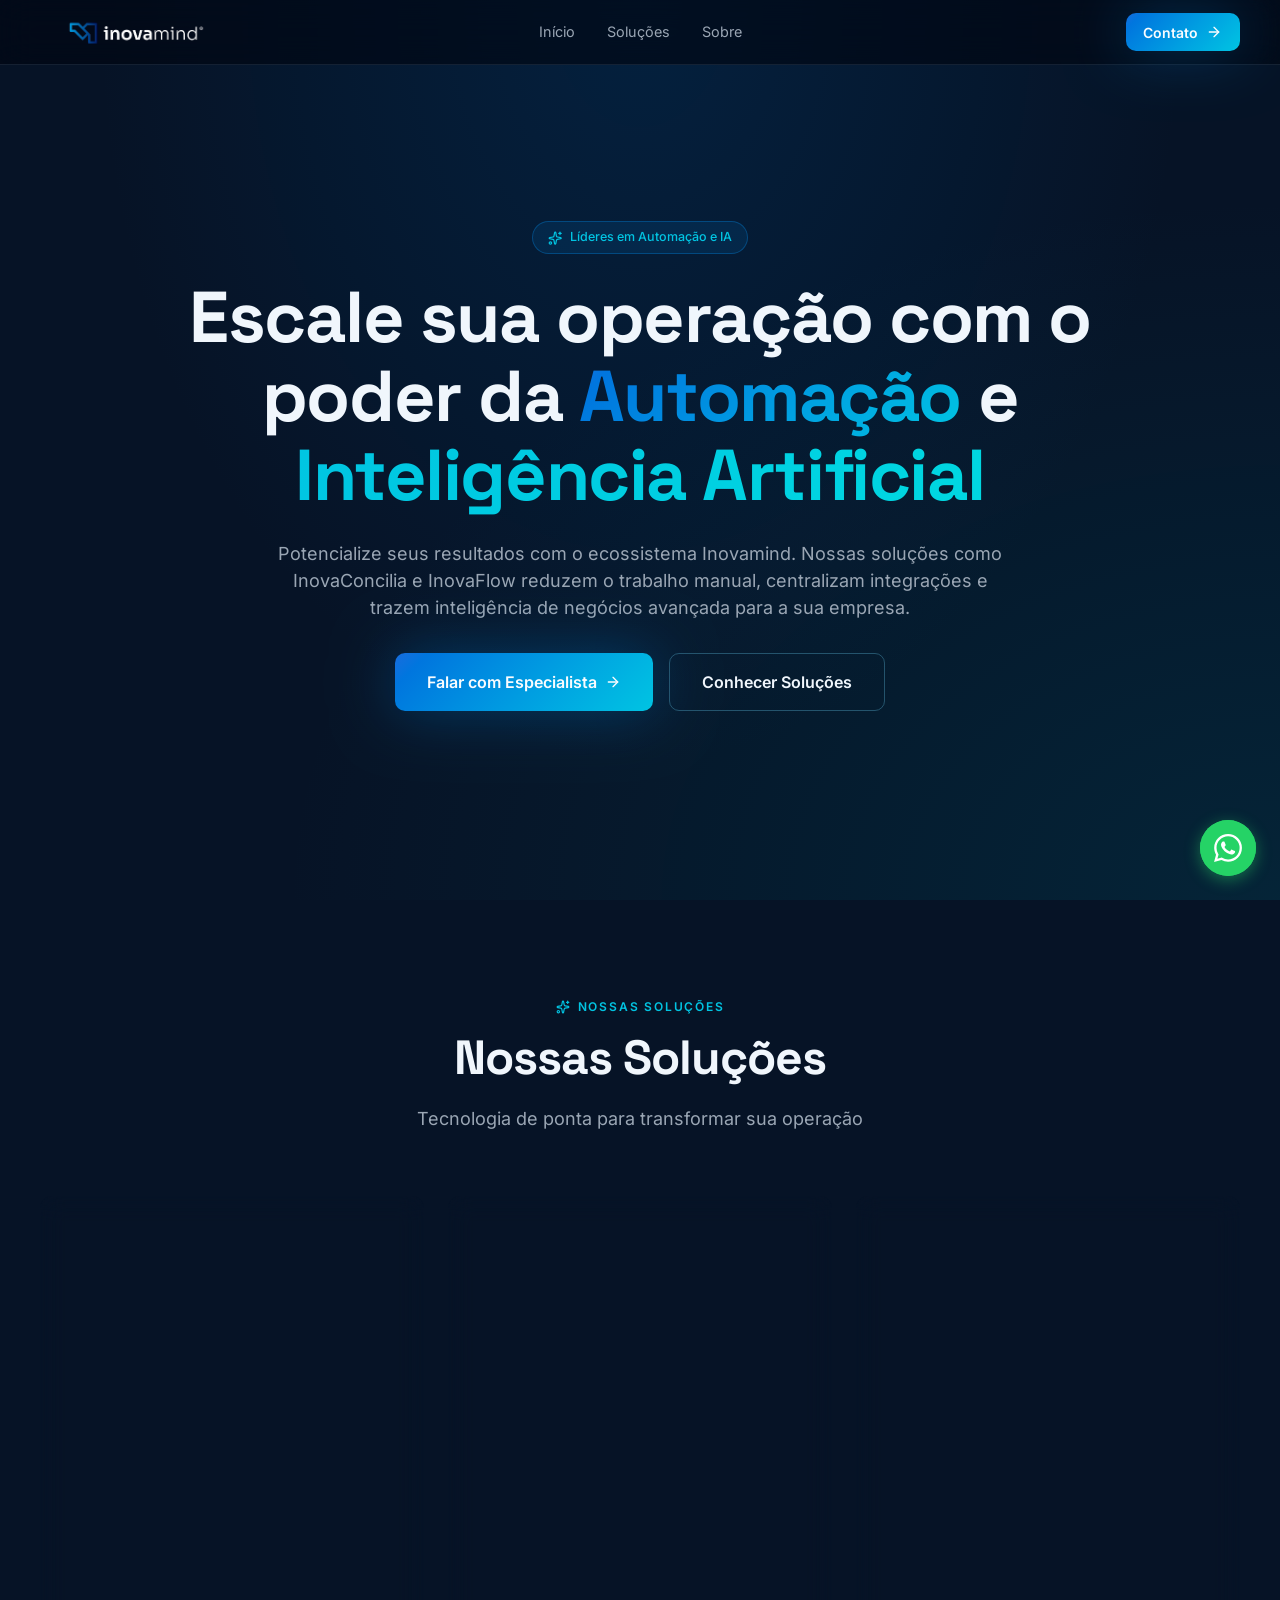
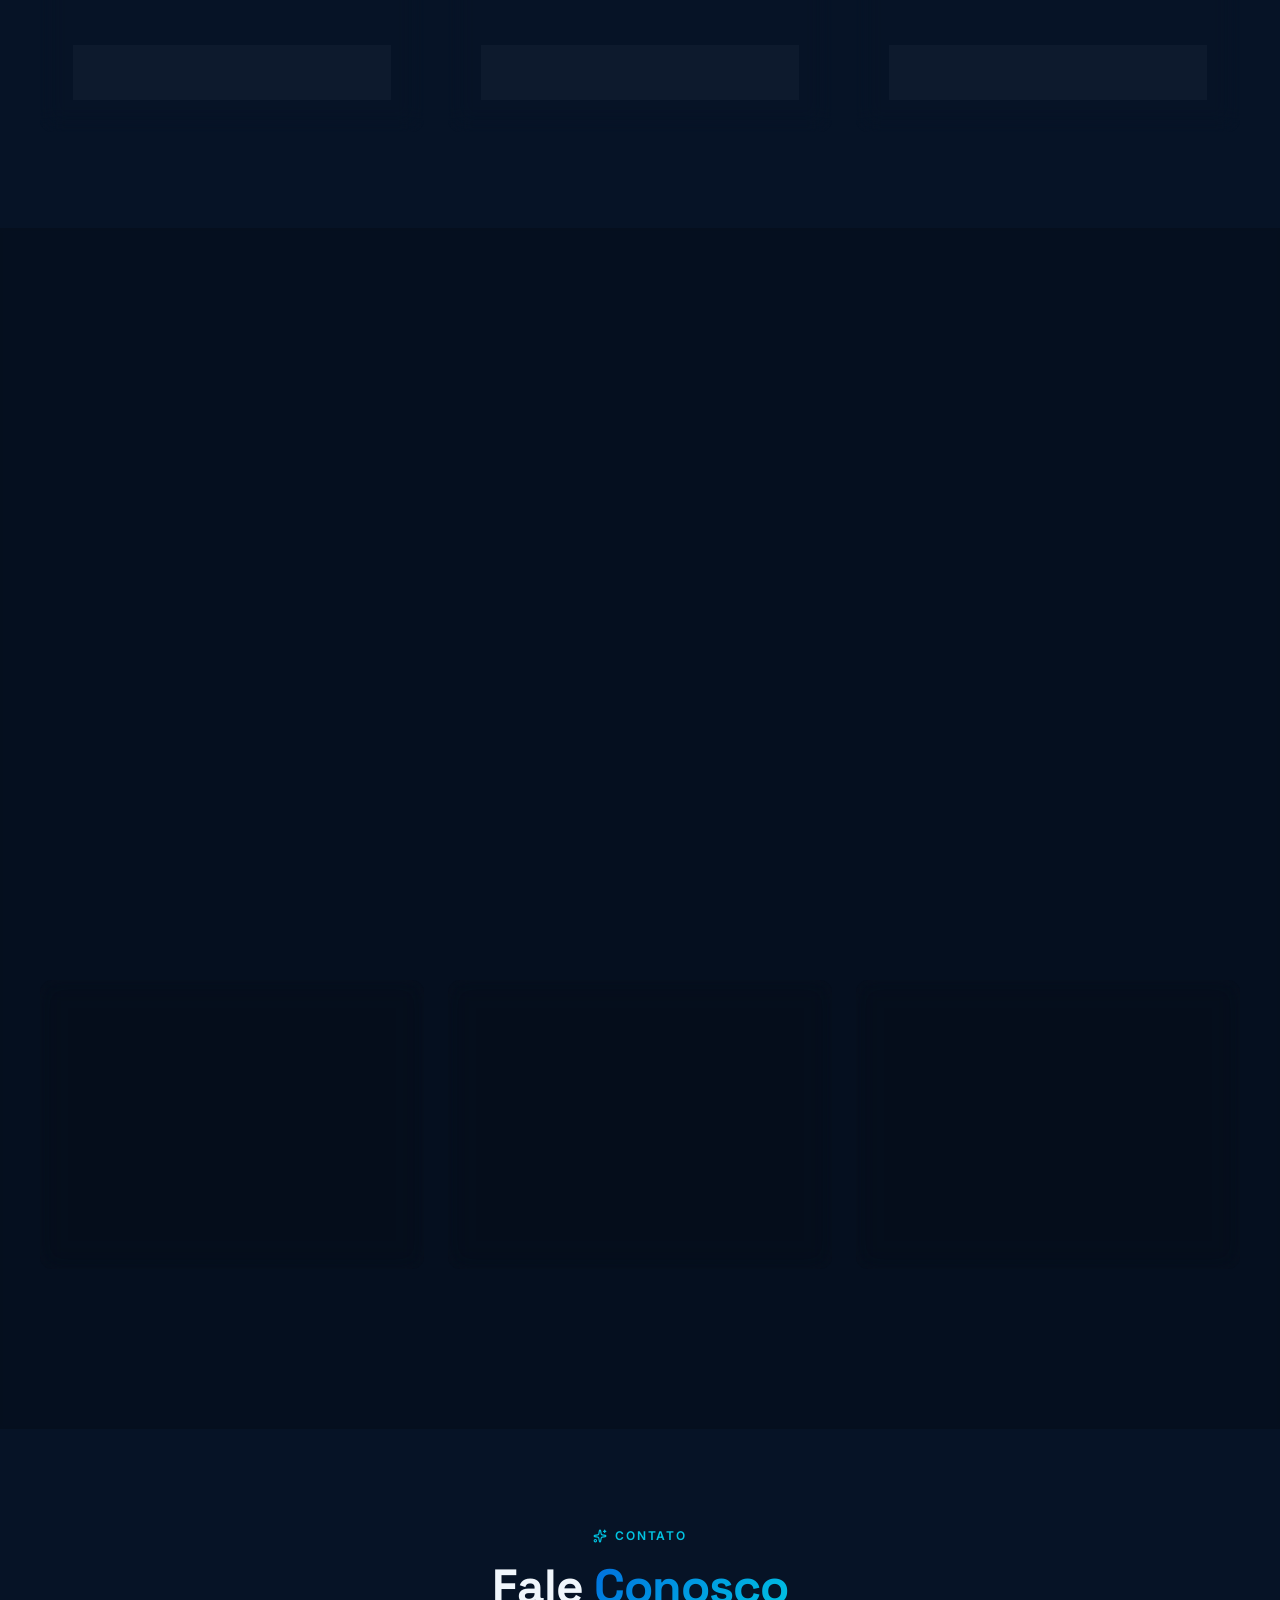
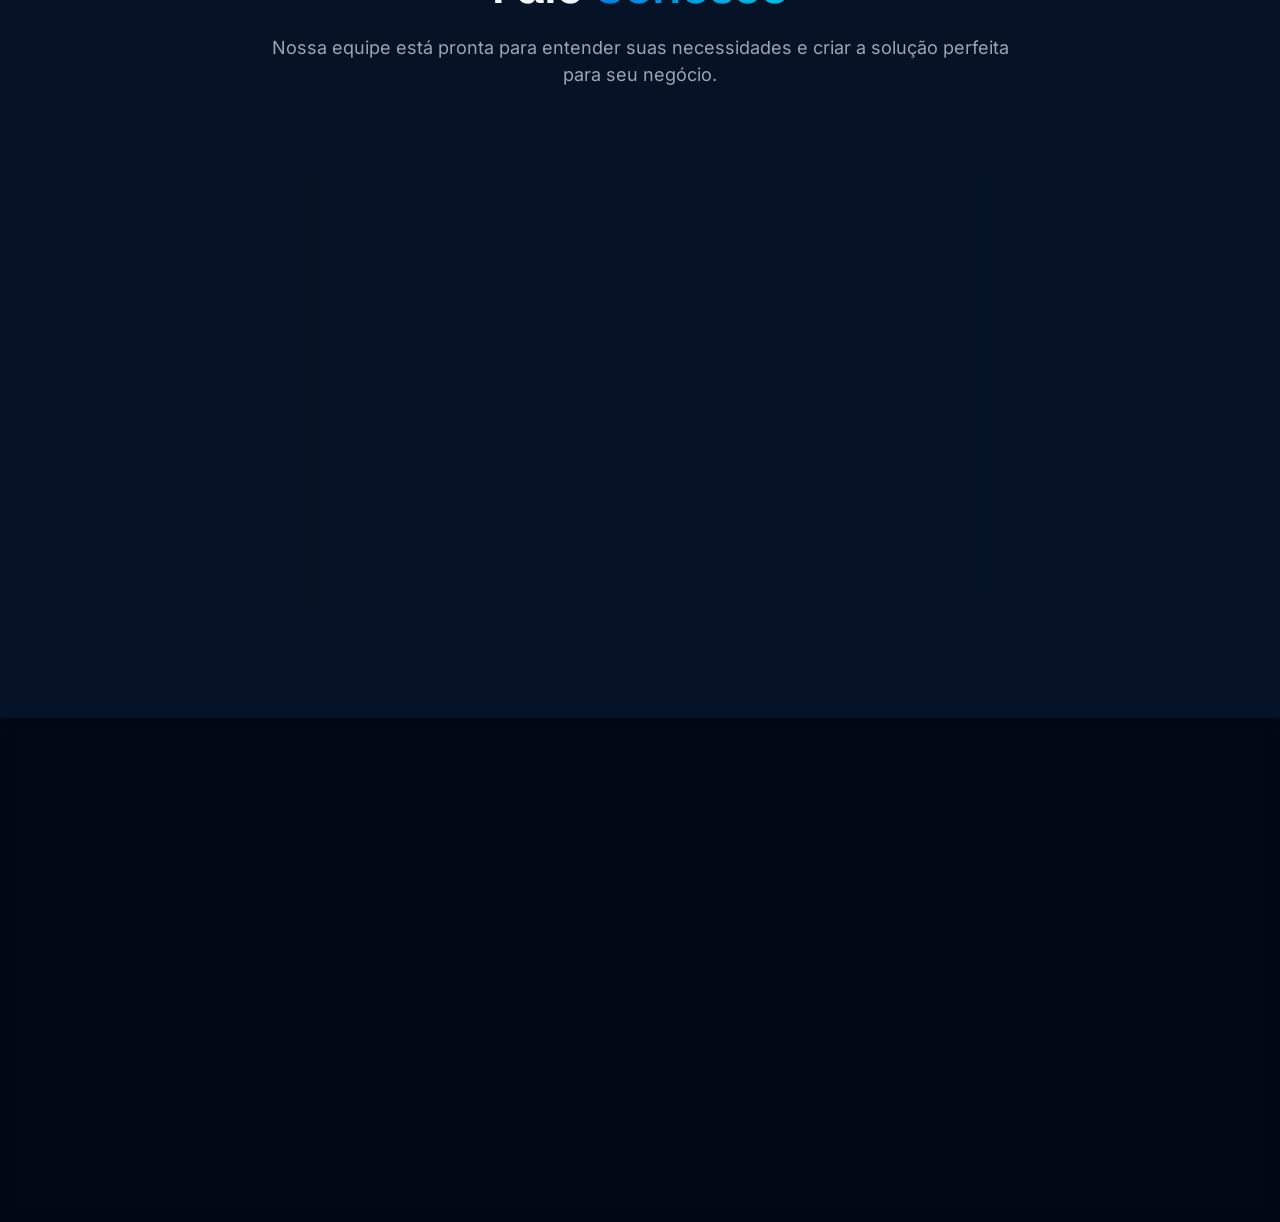
==== commit bad7c705: "Atualiza o espelho do conteudo servido por https://www.inovamind.dev/ Captura feita por HTTP publico" ====
--- a/index.html
+++ b/index.html
@@ -27,7 +27,7 @@
 <link rel="privacy-policy" href="https://www.inovamind.dev/politica-de-privacidade">
 <link rel="icon" type="image/x-icon" href="/favicon.ico">
 <link rel="manifest" href="/manifest.json">
-<link rel="stylesheet" href="/static/css/styles.css?v=6a79eff31aa7">
+<link rel="stylesheet" href="/static/css/styles.css">
 <script type="application/ld+json">{"@context":"https://schema.org","@graph":[{"@type":"Organization","@id":"https://www.inovamind.dev/#organization","name":"Inovamind","url":"https://www.inovamind.dev/","logo":"https://www.inovamind.dev/og-img.jpg","image":"https://www.inovamind.dev/og-img.jpg","description":"Automação e inteligência artificial para PMEs: funcionários IA 24/7, processos otimizados e economia de até 70%.","inLanguage":"pt-BR","founder":{"@type":"Person","name":"Thales Fernandes","url":"https://thalesfernandes.dev/"},"sameAs":["https://www.instagram.com/inovamind.dev","https://www.linkedin.com/company/inovamind-dev","https://thalesfernandes.dev/","https://victorgabriel.dev/"],"contactPoint":[{"@type":"ContactPoint","contactType":"customer support","email":"contato@inovamind.dev","availableLanguage":["pt-BR","en"]},{"@type":"ContactPoint","contactType":"sales","email":"contato@inovamind.dev","availableLanguage":["pt-BR","en"]}]},{"@type":"WebSite","@id":"https://www.inovamind.dev/#website","name":"Inovamind - IA do seu jeito","url":"https://www.inovamind.dev/","description":"Transforme seu negócio com automação e IA. Funcionários virtuais 24/7, processos otimizados e economia de até 70%. Soluções completas para PMEs.","inLanguage":"pt-BR","publisher":{"@id":"https://www.inovamind.dev/#organization"}}]}</script>
 </head>
 <body>
@@ -245,7 +245,7 @@
 <svg xmlns="http://www.w3.org/2000/svg" viewBox="0 0 24 24" fill="currentColor" aria-hidden="true"><path d="M17.472 14.382c-.297-.149-1.758-.867-2.03-.967-.273-.099-.471-.148-.67.15-.197.297-.767.966-.94 1.164-.173.199-.347.223-.644.075-.297-.15-1.255-.463-2.39-1.475-.883-.788-1.48-1.761-1.653-2.059-.173-.297-.018-.458.13-.606.134-.133.298-.347.446-.52.149-.174.198-.298.298-.497.099-.198.05-.371-.025-.52-.075-.149-.669-1.612-.916-2.207-.242-.579-.487-.5-.669-.51-.173-.008-.371-.01-.57-.01-.198 0-.52.074-.792.372-.272.297-1.04 1.016-1.04 2.479 0 1.462 1.065 2.875 1.213 3.074.149.198 2.096 3.2 5.077 4.487.709.306 1.262.489 1.694.625.712.227 1.36.195 1.871.118.571-.085 1.758-.719 2.006-1.413.248-.694.248-1.289.173-1.413-.074-.124-.272-.198-.57-.347m-5.421 7.403h-.004a9.87 9.87 0 01-5.031-1.378l-.361-.214-3.741.982.998-3.648-.235-.374a9.86 9.86 0 01-1.51-5.26c.001-5.45 4.436-9.884 9.888-9.884 2.64 0 5.122 1.03 6.988 2.898a9.825 9.825 0 012.893 6.994c-.003 5.45-4.437 9.884-9.885 9.884m8.413-18.297A11.815 11.815 0 0012.05 0C5.495 0 .16 5.335.157 11.892c0 2.096.547 4.142 1.588 5.945L.057 24l6.305-1.654a11.882 11.882 0 005.683 1.448h.005c6.554 0 11.89-5.335 11.893-11.893a11.821 11.821 0 00-3.48-8.413Z"/></svg>
 <span class="wapp-tip">Fale conosco!</span>
 </a>
-<script src="/static/js/app.js?v=6a79eff31aa7" defer></script>
-<script type="module" src="/static/js/hero-init.js?v=6a79eff31aa7"></script>
+<script src="/static/js/app.js" defer></script>
+<script type="module" src="/static/js/hero-init.js"></script>
 </body>
 </html>
--- a/static/css/styles.css
+++ b/static/css/styles.css
@@ -0,0 +1 @@
+@font-face{font-family:"Inter";font-style:normal;font-weight:400 700;font-display:swap;src:url("/static/fonts/inter.woff2") format("woff2")}@font-face{font-family:"Space Grotesk";font-style:normal;font-weight:400 700;font-display:swap;src:url("/static/fonts/space-grotesk.woff2") format("woff2")}:root{--radius:0.75rem;--ocean:#061326;--background:oklch(0.14 0.03 255);--foreground:oklch(0.97 0.01 250);--surface:oklch(0.18 0.03 258);--primary:oklch(0.72 0.17 232);--primary-fg:oklch(0.99 0.005 250);--accent:oklch(0.74 0.16 210);--muted-fg:oklch(0.72 0.025 255);--destructive:oklch(0.62 0.22 25);--border:oklch(0.32 0.04 255 / 55%);--input:oklch(0.25 0.04 258);--gradient-primary:linear-gradient(135deg,oklch(0.55 0.19 258),oklch(0.74 0.16 210));--gradient-accent:linear-gradient(135deg,oklch(0.74 0.16 210),oklch(0.80 0.14 200));--gradient-hero:radial-gradient(ellipse at top,oklch(0.35 0.14 235 / 30%),transparent 60%),radial-gradient(ellipse at bottom right,oklch(0.42 0.16 205 / 22%),transparent 55%);--gradient-card:linear-gradient(145deg,oklch(0.22 0.04 258 / 82%),oklch(0.15 0.03 256 / 82%));--glow-primary:0 0 60px oklch(0.60 0.18 245 / 32%);--shadow-elevated:0 25px 60px -20px oklch(0.05 0.02 260 / 80%)}*{box-sizing:border-box;margin:0;padding:0}html{scroll-behavior:smooth;scroll-padding-top:5rem}body{background-color:var(--ocean);color:var(--foreground);font-family:"Inter",system-ui,sans-serif;line-height:1.5;overflow-x:hidden;min-height:100vh}h1,h2,h3,h4{font-family:"Space Grotesk",system-ui,sans-serif;letter-spacing:-0.02em;line-height:1.1}a{color:inherit;text-decoration:none}img{display:block;max-width:100%;height:auto}svg.ico{width:1.25rem;height:1.25rem;flex-shrink:0}.container{width:100%;max-width:80rem;margin-inline:auto;padding-inline:1.5rem}@media (min-width:768px){.container{padding-inline:2.5rem}}.text-gradient{background:var(--gradient-primary);-webkit-background-clip:text;background-clip:text;color:transparent}.text-gradient-accent{background:var(--gradient-accent);-webkit-background-clip:text;background-clip:text;color:transparent}.card-glass{background:var(--gradient-card);backdrop-filter:blur(12px);border:1px solid oklch(0.45 0.05 235 / 0.28);border-radius:var(--radius)}#three-hero-container{position:absolute;top:0;left:0;width:100%;height:100vh;z-index:-1;pointer-events:none;overflow:hidden;background-color:var(--ocean)}.btn{display:inline-flex;align-items:center;gap:0.5rem;font-weight:600;padding:0.875rem 1.75rem;border-radius:0.625rem;border:0;cursor:pointer;font-size:1rem;font-family:inherit;transition:transform .25s ease,box-shadow .25s ease,border-color .25s ease}.btn .ico{width:1rem;height:1rem}.btn-sm{padding:0.55rem 1.1rem;font-size:0.875rem}.btn-lg{padding:1rem 2rem}.btn-block{width:100%;justify-content:center}.btn-primary{background:var(--gradient-primary);color:var(--primary-fg);box-shadow:var(--glow-primary)}.btn-primary:hover{transform:translateY(-2px);box-shadow:0 0 80px oklch(0.60 0.18 245 / 0.5)}.btn-ghost{background:oklch(0.25 0.04 258 / 0.5);color:var(--foreground);border:1px solid oklch(0.45 0.05 235 / 0.4);backdrop-filter:blur(8px)}.btn-ghost:hover{transform:translateY(-2px);border-color:var(--primary)}.btn-outline{background:transparent;color:var(--foreground);border:1px solid oklch(0.55 0.08 230 / 0.6)}.btn-outline:hover{transform:translateY(-2px);border-color:var(--primary);background:oklch(0.60 0.18 245 / 0.08)}.nav{position:fixed;top:0;left:0;right:0;z-index:50;backdrop-filter:blur(16px);background:oklch(0.12 0.03 255 / 0.62);border-bottom:1px solid var(--border)}.nav-inner{height:4rem;display:flex;align-items:center;justify-content:space-between}.brand{display:flex;align-items:center}.brand-logo{height:3rem;width:auto;object-fit:contain}.nav-links{display:none;gap:2rem;font-size:0.9rem;color:var(--muted-fg)}.nav-links a:hover{color:var(--foreground)}.nav-actions{display:flex;align-items:center;gap:0.625rem}.nav-hamburger{display:inline-flex;align-items:center;justify-content:center;width:2.25rem;height:2.25rem;border-radius:0.5rem;border:1px solid var(--border);background:transparent;color:var(--foreground);cursor:pointer;transition:border-color .2s}.nav-hamburger:hover{border-color:var(--primary)}.nav-hamburger .ico{width:1.125rem;height:1.125rem}.nav-hamburger .ico-close{display:none}.nav-hamburger.open .ico-menu{display:none}.nav-hamburger.open .ico-close{display:block}.nav-mobile{background:oklch(0.12 0.03 255 / 0.97);backdrop-filter:blur(16px);border-top:1px solid var(--border)}.nav-mobile:not([hidden]){display:block}.nav-mobile-link{display:block;padding:0.875rem 1.5rem;font-size:0.9rem;color:var(--muted-fg);border-bottom:1px solid var(--border);transition:color .2s,background .2s}.nav-mobile-link:hover{color:var(--foreground);background:var(--surface)}.nav-mobile .btn{margin:1rem 1.5rem;width:calc(100% - 3rem)}@media (min-width:768px){.nav-inner{position:relative}.nav-links{display:flex;position:absolute;left:50%;transform:translateX(-50%)}.nav-hamburger{display:none}.nav-mobile{display:none!important}}.hero{position:relative;min-height:100vh;display:flex;align-items:center;padding:7rem 0 5rem;overflow:hidden}.hero::after{content:"";position:absolute;inset:0;background:var(--gradient-hero);pointer-events:none;z-index:-1}.hero-inner{position:relative;z-index:1;display:flex;flex-direction:column;align-items:center}.hero-copy{text-align:center;max-width:60rem;width:100%}.hero h1{font-size:clamp(2.5rem,6vw,4.5rem);font-weight:700;margin-bottom:1.5rem}.lead{font-size:1.125rem;color:var(--muted-fg);margin-bottom:2rem;max-width:46rem;margin-left:auto;margin-right:auto}.badge{display:inline-flex;align-items:center;gap:0.5rem;padding:0.375rem 0.9rem;border-radius:999px;font-size:0.78rem;font-weight:500;border:1px solid oklch(0.60 0.18 245 / 0.35);background:oklch(0.60 0.18 245 / 0.12);color:var(--accent);margin-bottom:1.5rem}.badge .ico{width:0.9rem;height:0.9rem}.hero-cta{display:flex;flex-wrap:wrap;gap:1rem;justify-content:center}.section{position:relative;padding:6rem 0}.section-alt{background:oklch(0.16 0.03 258 / 0.55);backdrop-filter:blur(2px)}.section-head{max-width:48rem;margin:0 auto 4rem;text-align:center}.section-head h2{font-size:clamp(2rem,4vw,3rem);font-weight:700;margin-bottom:1.25rem}.section-head p{font-size:1.125rem;color:var(--muted-fg)}.eyebrow{display:inline-flex;align-items:center;gap:0.5rem;font-size:0.75rem;font-weight:600;letter-spacing:0.15em;text-transform:uppercase;color:var(--accent);margin-bottom:1rem}.eyebrow .ico{width:0.875rem;height:0.875rem}.grid{display:grid;gap:1.5rem}.grid-3{grid-template-columns:1fr}@media (min-width:768px){.grid-3{grid-template-columns:1fr 1fr}}@media (min-width:1024px){.grid-3{grid-template-columns:repeat(3,1fr)}}.card{padding:2rem;display:flex;flex-direction:column;transition:transform .3s ease,border-color .3s ease}.card h3{font-size:1.35rem;margin-bottom:0.75rem}.card>p{color:var(--muted-fg);font-size:0.9rem;margin-bottom:1.25rem}.card-lift:hover{transform:translateY(-4px);border-color:oklch(0.60 0.18 245 / 0.5)}.card .check-list{margin-bottom:1.5rem}.card .btn-ghost{margin-top:auto}.card-featured{border-color:oklch(0.74 0.16 210 / 0.6);box-shadow:0 0 50px oklch(0.60 0.18 245 / 0.18);position:relative}.card-flag{position:absolute;top:-0.7rem;right:1.25rem;background:var(--gradient-accent);color:var(--primary-fg);font-size:0.65rem;font-weight:700;letter-spacing:0.1em;text-transform:uppercase;padding:0.25rem 0.7rem;border-radius:999px}.ico-grad{width:3rem;height:3rem;border-radius:0.75rem;background:var(--gradient-primary);color:var(--primary-fg);display:inline-flex;align-items:center;justify-content:center;margin-bottom:1.25rem;box-shadow:var(--glow-primary)}.ico-grad .ico{width:1.5rem;height:1.5rem}.ico-plain{color:var(--accent);margin-bottom:1rem;display:flex}.ico-plain.lg .ico{width:2rem;height:2rem}.check-list{list-style:none;display:grid;gap:0.6rem}.check-list li{display:flex;align-items:flex-start;gap:0.5rem;font-size:0.9rem;color:var(--muted-fg)}.check-list .ico{width:1rem;height:1rem;color:var(--accent);margin-top:0.15rem}.about-split{display:grid;gap:2.5rem;align-items:center;margin-bottom:4rem}@media (min-width:900px){.about-split{grid-template-columns:1fr 1fr}}.about-media img{border-radius:var(--radius);box-shadow:var(--shadow-elevated);width:100%}.about-copy h3{font-size:1.75rem;margin-bottom:1.25rem}.about-copy p{color:var(--muted-fg);margin-bottom:1rem}.about-pillars{margin-bottom:4rem}.contact-card{max-width:44rem;margin:0 auto;padding:2rem;box-shadow:var(--shadow-elevated)}.lead-form{display:grid;grid-template-columns:1fr 1fr;gap:1rem}.lead-form label{display:block}.lead-form .col-2{grid-column:span 2}.lead-form label>span{display:block;font-size:0.78rem;font-weight:500;color:var(--muted-fg);margin-bottom:0.375rem}.lead-form input,.lead-form select,.lead-form textarea{width:100%;padding:0.75rem 1rem;border-radius:0.5rem;background:oklch(0.25 0.04 258 / 0.6);border:1px solid var(--border);color:var(--foreground);font-size:0.9rem;font-family:inherit;transition:border-color .2s ease,box-shadow .2s ease}.lead-form textarea{resize:vertical;min-height:6rem}.lead-form input:focus,.lead-form select:focus,.lead-form textarea:focus{outline:none;border-color:var(--primary);box-shadow:0 0 0 3px oklch(0.60 0.18 245 / 0.3)}.hp{position:absolute;left:-9999px;width:1px;height:1px;opacity:0}.form-msg{grid-column:span 2;margin-top:0.25rem;font-size:0.9rem;min-height:1.25rem}.form-msg.ok{color:var(--accent)}.form-msg.err{color:var(--destructive)}.lead-form.sent>label,.lead-form.sent>button{display:none}@media (max-width:560px){.lead-form{grid-template-columns:1fr}.lead-form .col-2,.form-msg{grid-column:span 1}}.footer{position:relative;border-top:1px solid var(--border);background:oklch(0.13 0.03 256 / 0.82);backdrop-filter:blur(8px);padding:3.5rem 0}.footer-grid{display:grid;gap:2.5rem}@media (min-width:768px){.footer-grid{grid-template-columns:1.5fr 1fr 1.2fr 1.3fr}}.footer-logo{height:4.5rem;width:auto;margin-bottom:1rem}.footer-brand p{color:var(--muted-fg);font-size:0.9rem;max-width:22rem;margin-bottom:1.25rem}.footer-net{display:flex;gap:0.75rem}.footer-net a{width:2.6rem;height:2.6rem;border-radius:0.5rem;border:1px solid var(--border);background:oklch(0.60 0.18 245 / 0.10);display:inline-flex;align-items:center;justify-content:center;color:var(--foreground);transition:color .2s,border-color .2s,background .2s}.footer-net a svg{width:1.4rem;height:1.4rem;display:block}.footer-net a:hover{color:var(--accent);border-color:var(--primary);background:oklch(0.60 0.18 245 / 0.20)}.footer h4{font-size:0.9rem;margin-bottom:1rem}.footer-h4-gap{margin-top:1.5rem}.footer-list{list-style:none;display:grid;gap:0.6rem;font-size:0.9rem;color:var(--muted-fg)}.footer-list li{display:flex;align-items:flex-start;gap:0.5rem}.footer-list .ico{width:1rem;height:1rem;flex-shrink:0;margin-top:0.15rem}.footer-list a:hover{color:var(--foreground)}.footer-map iframe{width:100%;border:1px solid var(--border);border-radius:var(--radius);filter:grayscale(0.3) contrast(1.05)}.footer-bottom{margin-top:3rem;padding-top:1.5rem;border-top:1px solid var(--border);display:flex;flex-wrap:wrap;justify-content:space-between;gap:0.75rem;font-size:0.8rem;color:var(--muted-fg)}.footer-bottom a:hover{color:var(--foreground)}.footer-parceiros{padding-top:0.75rem;font-size:0.8rem;color:var(--muted-fg)}.footer-parceiros a:hover{color:var(--foreground)}.error-page{min-height:100vh;display:flex;align-items:center;justify-content:center;text-align:center;padding:2rem}.error-box{max-width:32rem}.error-code{font-family:"Space Grotesk",sans-serif;font-size:6rem;font-weight:700;line-height:1}.error-box h2{font-size:1.5rem;margin:1rem 0 0.5rem}.error-box p{color:var(--muted-fg);margin-bottom:1.5rem}.reveal{opacity:0;transform:translateY(24px);transition:opacity .6s ease,transform .6s ease}.reveal.in{opacity:1;transform:none}@media (prefers-reduced-motion:reduce){.reveal{opacity:1;transform:none;transition:none}html{scroll-behavior:auto}#three-hero-container{display:none}}.wapp-fab{position:fixed;bottom:1.5rem;right:1.5rem;z-index:9999;width:3.5rem;height:3.5rem;background:#25D366;color:#fff;border-radius:50%;display:flex;align-items:center;justify-content:center;box-shadow:0 4px 16px rgba(37,211,102,.45);transition:background .2s,transform .2s,box-shadow .2s}.wapp-fab:hover{background:#1ebe5d;transform:scale(1.1);box-shadow:0 6px 24px rgba(37,211,102,.55)}.wapp-fab svg{width:1.75rem;height:1.75rem;position:relative;z-index:1}.wapp-ring{position:absolute;inset:0;border-radius:50%;background:#25D366;animation:wapp-ping 2s cubic-bezier(0,0,.2,1) infinite}@keyframes wapp-ping{0%{transform:scale(1);opacity:.55}75%,100%{transform:scale(1.9);opacity:0}}.wapp-tip{position:absolute;right:calc(100% + .75rem);top:50%;transform:translateY(-50%);background:#fff;color:#111827;font-size:.8125rem;font-weight:600;white-space:nowrap;padding:.4rem .75rem;border-radius:.5rem;box-shadow:0 2px 10px rgba(0,0,0,.12);opacity:0;pointer-events:none;transition:opacity .2s}.wapp-fab:hover .wapp-tip{opacity:1}@media (prefers-reduced-motion:reduce){.wapp-ring{animation:none}}
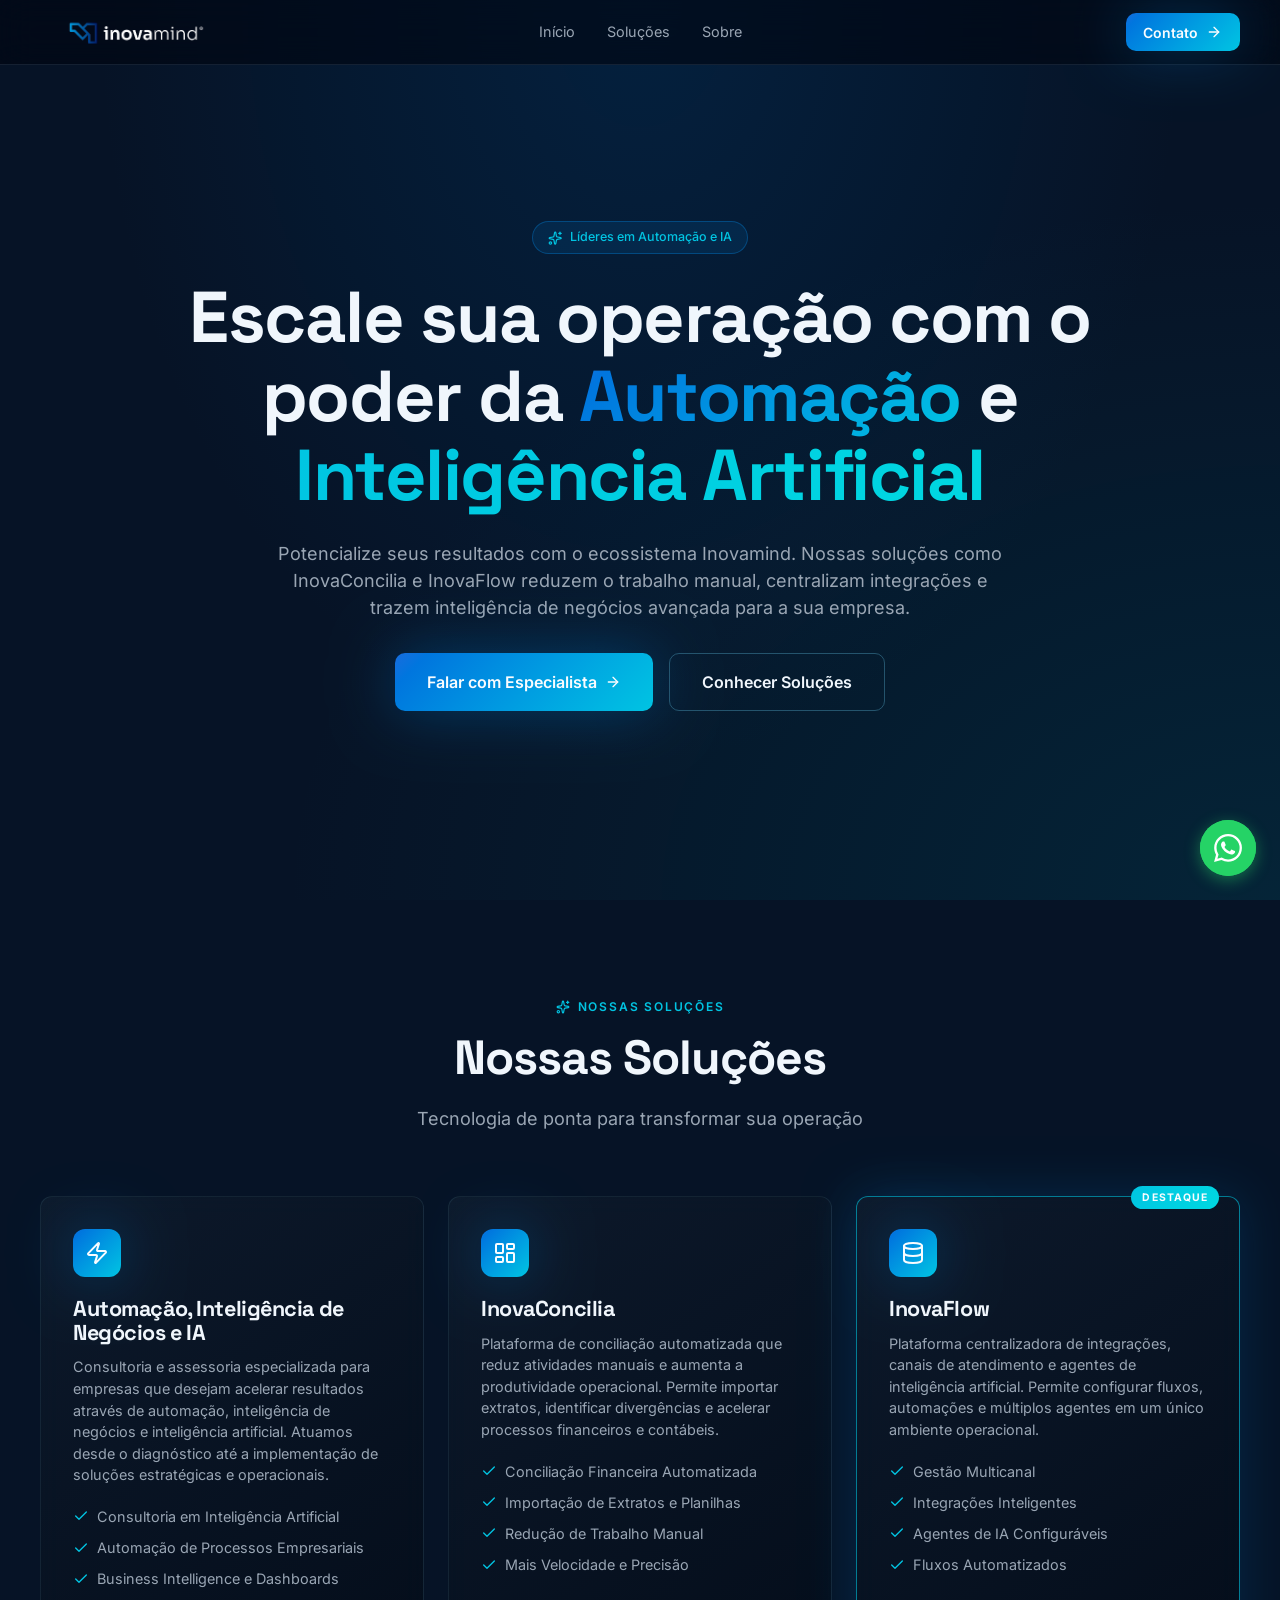
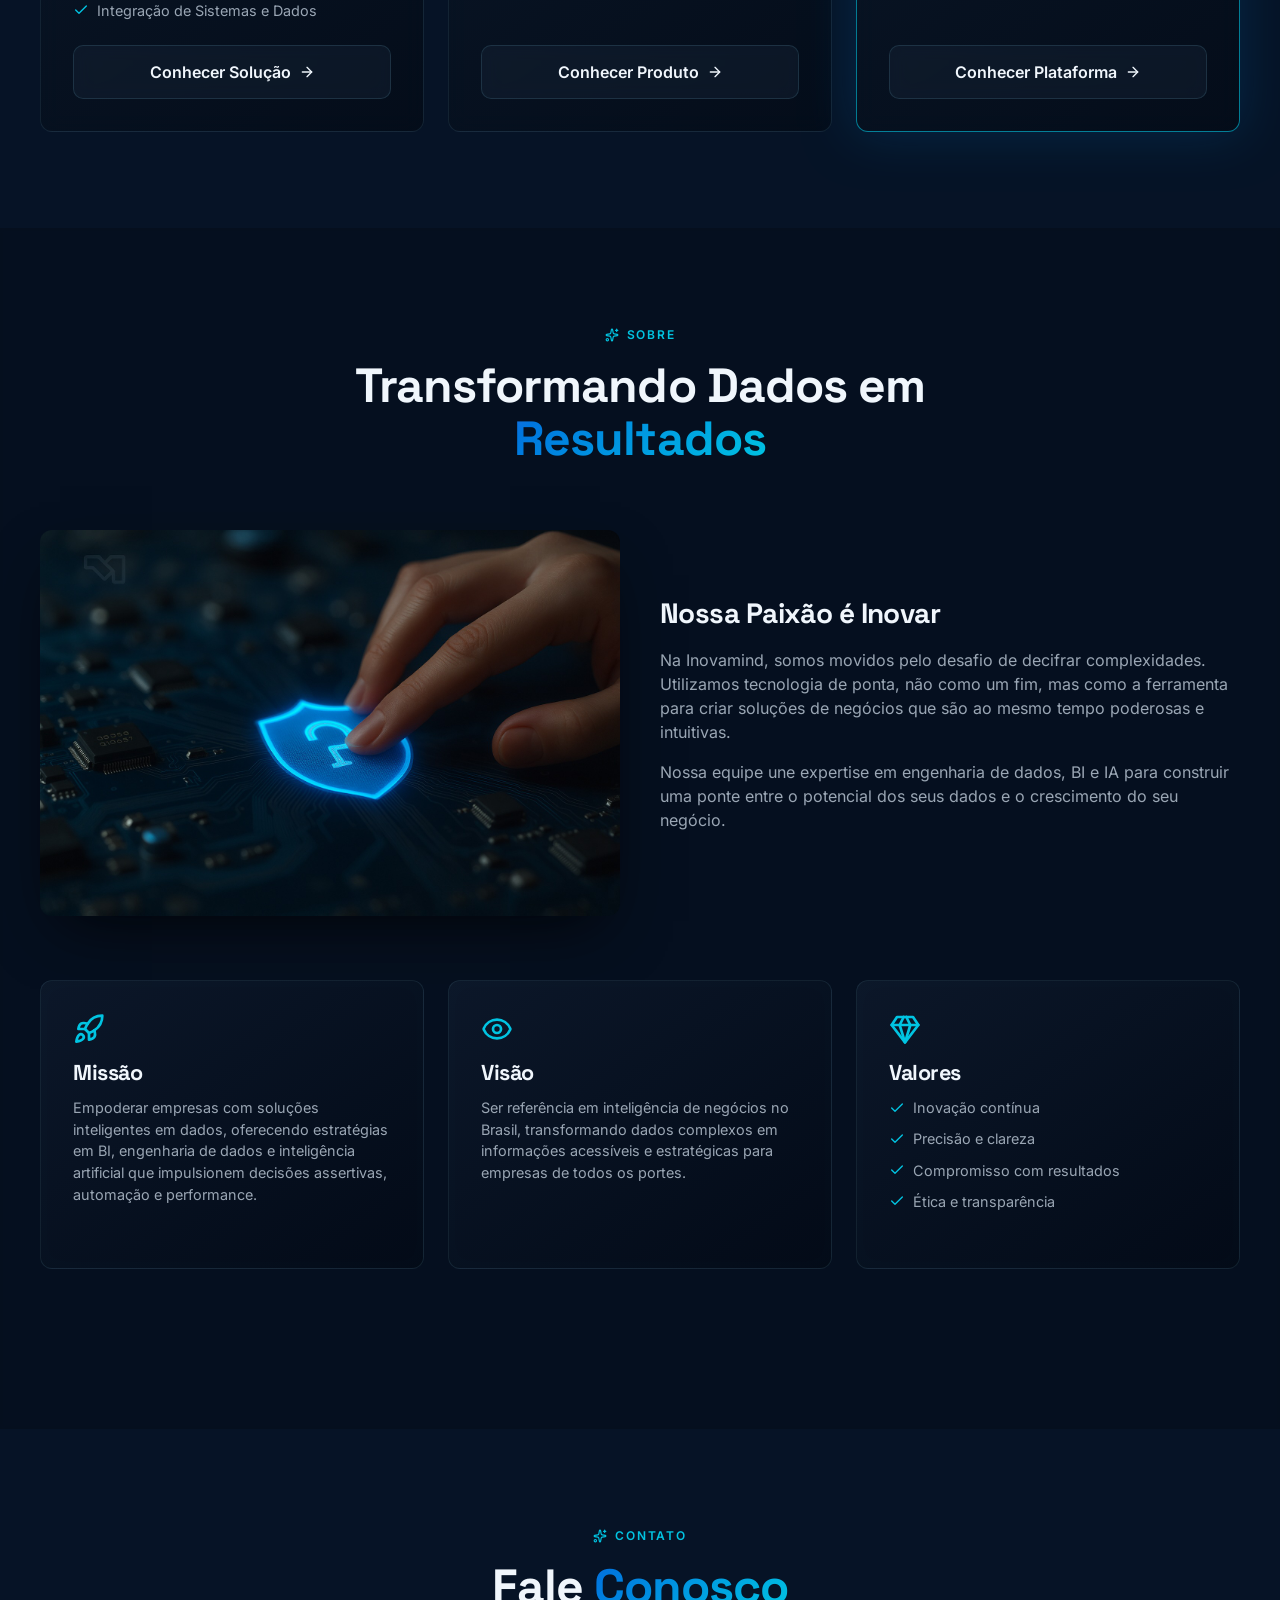
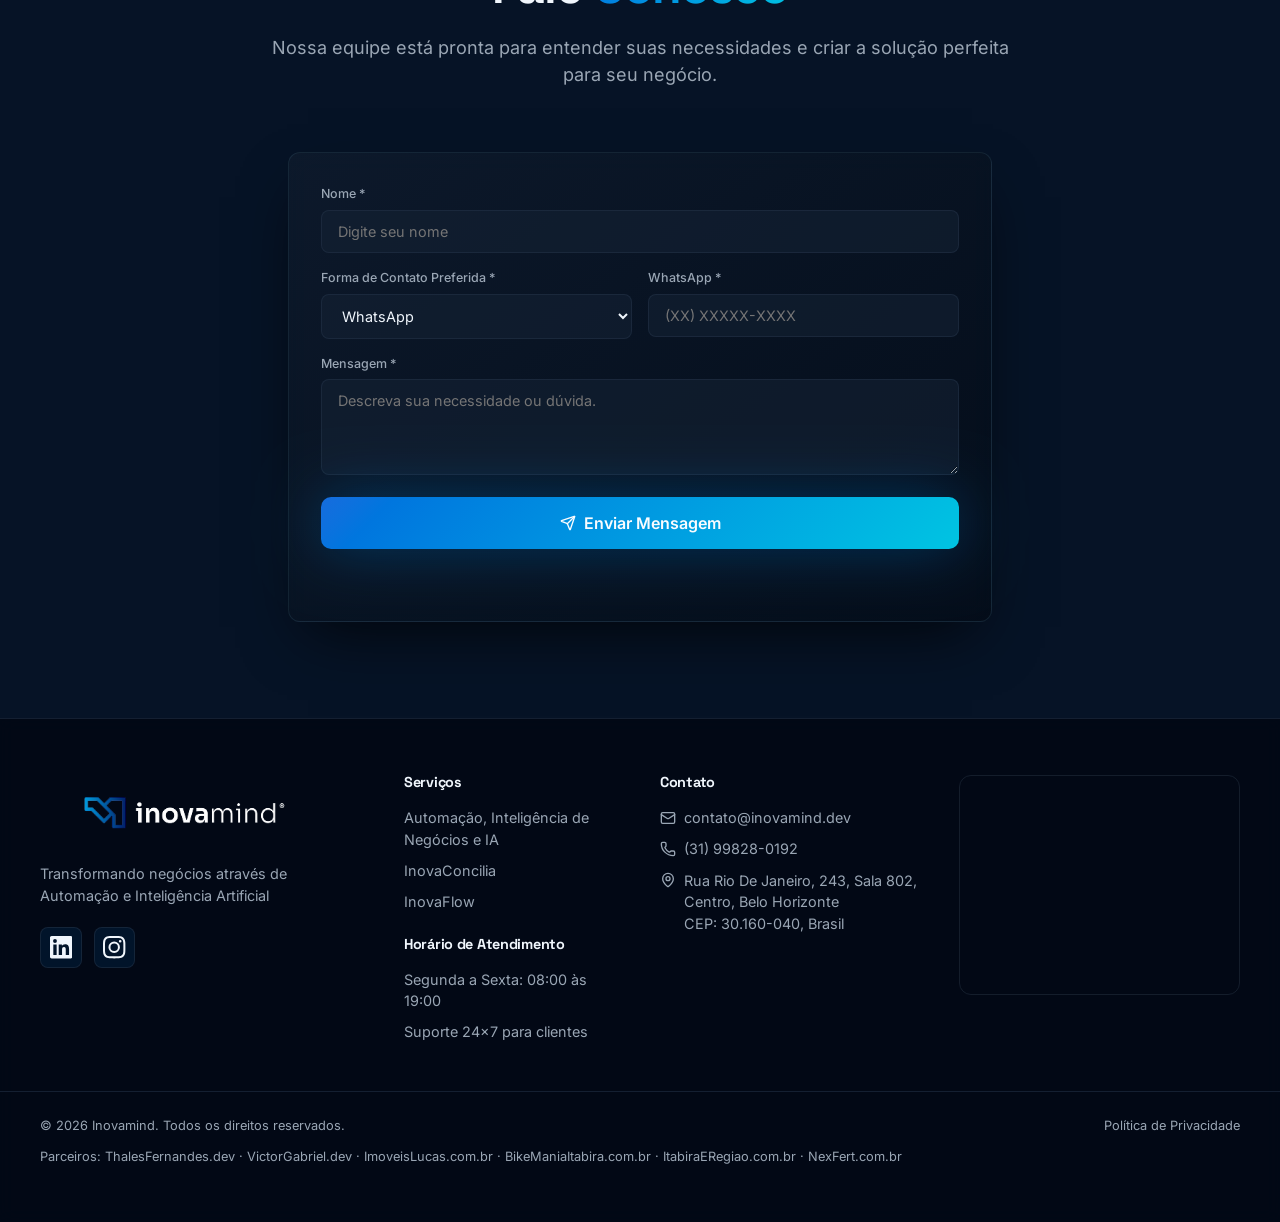
==== commit 287e6d72: "Atualiza o espelho do conteúdo servido por https://www.inovamind.dev/ Captura feita por HTTP público" ====
--- a/index.html
+++ b/index.html
@@ -223,7 +223,7 @@
       <h4>Contato</h4>
       <ul class="footer-list">
         <li><svg class="ico " viewBox="0 0 24 24" fill="none" stroke="currentColor" stroke-width="2" stroke-linecap="round" stroke-linejoin="round" aria-hidden="true"><path d="m22 7-8.991 5.727a2 2 0 0 1-2.009 0L2 7"/><rect x="2" y="4" width="20" height="16" rx="2"/></svg> <a href="mailto:contato@inovamind.dev">contato@inovamind.dev</a></li>
-        <li><svg class="ico " viewBox="0 0 24 24" fill="none" stroke="currentColor" stroke-width="2" stroke-linecap="round" stroke-linejoin="round" aria-hidden="true"><path d="M13.832 16.568a1 1 0 0 0 1.213-.303l.355-.465A2 2 0 0 1 17 15h3a2 2 0 0 1 2 2v3a2 2 0 0 1-2 2A18 18 0 0 1 2 4a2 2 0 0 1 2-2h3a2 2 0 0 1 2 2v3a2 2 0 0 1-.8 1.6l-.468.351a1 1 0 0 0-.292 1.233 14 14 0 0 0 6.392 6.384"/></svg> <a href="tel:+5547996903077">(47) 99690-3077</a></li>
+        <li><svg class="ico " viewBox="0 0 24 24" fill="none" stroke="currentColor" stroke-width="2" stroke-linecap="round" stroke-linejoin="round" aria-hidden="true"><path d="M13.832 16.568a1 1 0 0 0 1.213-.303l.355-.465A2 2 0 0 1 17 15h3a2 2 0 0 1 2 2v3a2 2 0 0 1-2 2A18 18 0 0 1 2 4a2 2 0 0 1 2-2h3a2 2 0 0 1 2 2v3a2 2 0 0 1-.8 1.6l-.468.351a1 1 0 0 0-.292 1.233 14 14 0 0 0 6.392 6.384"/></svg> <a href="tel:+5531998280192">(31) 99828-0192</a></li>
         <li><svg class="ico " viewBox="0 0 24 24" fill="none" stroke="currentColor" stroke-width="2" stroke-linecap="round" stroke-linejoin="round" aria-hidden="true"><path d="M20 10c0 4.993-5.539 10.193-7.399 11.799a1 1 0 0 1-1.202 0C9.539 20.193 4 14.993 4 10a8 8 0 0 1 16 0"/><circle cx="12" cy="10" r="3"/></svg> <span>Rua Rio De Janeiro, 243, Sala 802, Centro, Belo Horizonte<br>CEP: 30.160-040, Brasil</span></li>
       </ul>
     </div>
@@ -240,7 +240,7 @@
   </div>
 </footer>
 
-<a href="https://wa.me/5547996903077?text=Ol%C3%A1%21%20Gostaria%20de%20saber%20mais%20sobre%20as%20solu%C3%A7%C3%B5es%20de%20IA%20da%20Inovamind." target="_blank" rel="noopener noreferrer" aria-label="Falar via WhatsApp" class="wapp-fab">
+<a href="https://wa.me/5531998280192?text=Ol%C3%A1%21%20Gostaria%20de%20saber%20mais%20sobre%20as%20solu%C3%A7%C3%B5es%20de%20IA%20da%20Inovamind." target="_blank" rel="noopener noreferrer" aria-label="Falar via WhatsApp" class="wapp-fab">
 <span class="wapp-ring" aria-hidden="true"></span>
 <svg xmlns="http://www.w3.org/2000/svg" viewBox="0 0 24 24" fill="currentColor" aria-hidden="true"><path d="M17.472 14.382c-.297-.149-1.758-.867-2.03-.967-.273-.099-.471-.148-.67.15-.197.297-.767.966-.94 1.164-.173.199-.347.223-.644.075-.297-.15-1.255-.463-2.39-1.475-.883-.788-1.48-1.761-1.653-2.059-.173-.297-.018-.458.13-.606.134-.133.298-.347.446-.52.149-.174.198-.298.298-.497.099-.198.05-.371-.025-.52-.075-.149-.669-1.612-.916-2.207-.242-.579-.487-.5-.669-.51-.173-.008-.371-.01-.57-.01-.198 0-.52.074-.792.372-.272.297-1.04 1.016-1.04 2.479 0 1.462 1.065 2.875 1.213 3.074.149.198 2.096 3.2 5.077 4.487.709.306 1.262.489 1.694.625.712.227 1.36.195 1.871.118.571-.085 1.758-.719 2.006-1.413.248-.694.248-1.289.173-1.413-.074-.124-.272-.198-.57-.347m-5.421 7.403h-.004a9.87 9.87 0 01-5.031-1.378l-.361-.214-3.741.982.998-3.648-.235-.374a9.86 9.86 0 01-1.51-5.26c.001-5.45 4.436-9.884 9.888-9.884 2.64 0 5.122 1.03 6.988 2.898a9.825 9.825 0 012.893 6.994c-.003 5.45-4.437 9.884-9.885 9.884m8.413-18.297A11.815 11.815 0 0012.05 0C5.495 0 .16 5.335.157 11.892c0 2.096.547 4.142 1.588 5.945L.057 24l6.305-1.654a11.882 11.882 0 005.683 1.448h.005c6.554 0 11.89-5.335 11.893-11.893a11.821 11.821 0 00-3.48-8.413Z"/></svg>
 <span class="wapp-tip">Fale conosco!</span>
